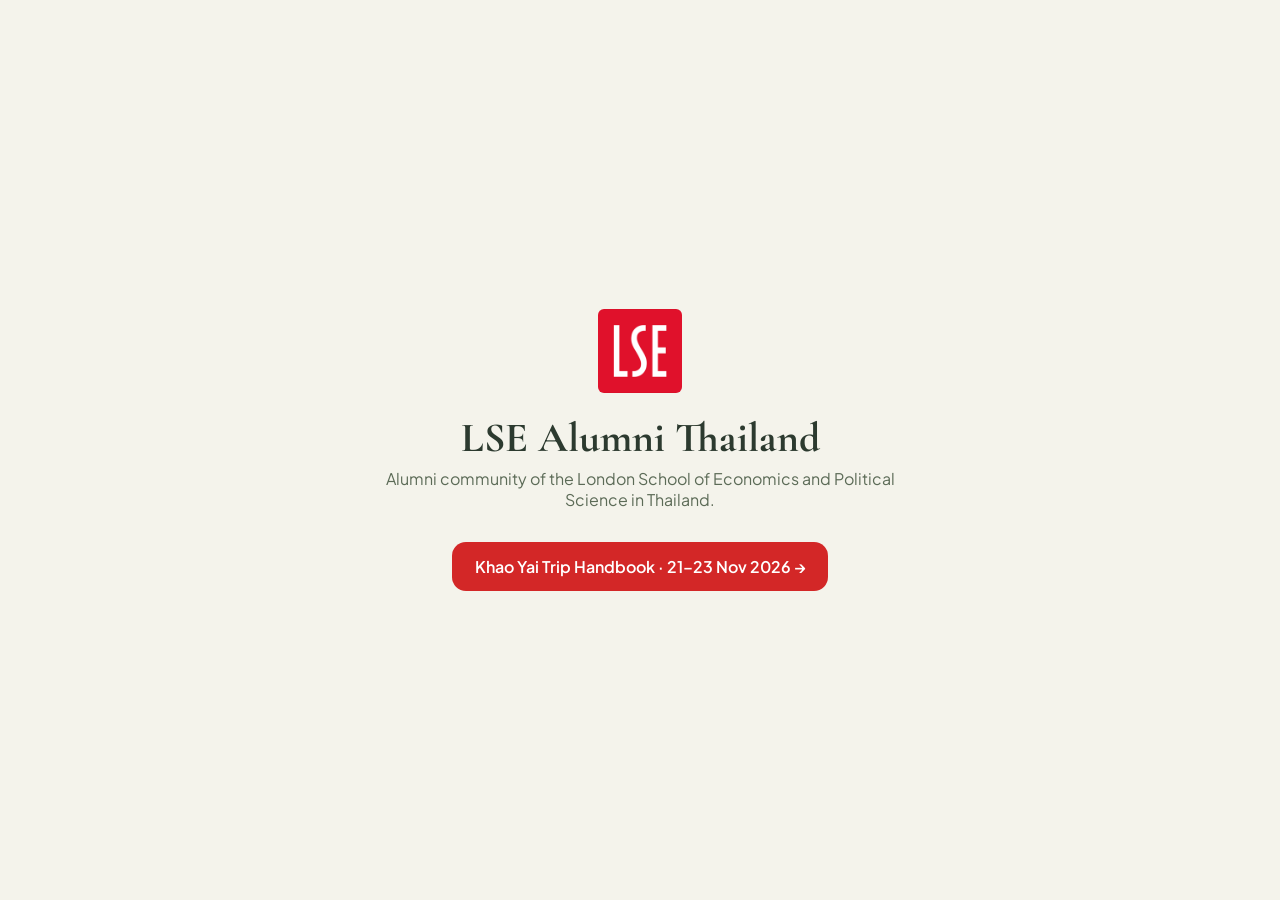
==== index.html @ 5769ce60 "Add LSE Alumni Thailand site with Khao Yai handbook (photos split into khaoyai/img) Co-Authored-By: " ====
<!DOCTYPE html>
<html lang="en"><head><meta charset="UTF-8"><meta name="viewport" content="width=device-width, initial-scale=1">
<title>LSE Alumni Thailand</title>
<link rel="icon" href="[data-uri]">
<link href="https://fonts.googleapis.com/css2?family=Cormorant+Garamond:wght@600;700&family=Plus+Jakarta+Sans:wght@400;600&display=swap" rel="stylesheet">
<style>
body{margin:0;min-height:100vh;display:flex;align-items:center;justify-content:center;background:#f4f3eb;font-family:'Plus Jakarta Sans',sans-serif;color:#2c3a2f}
.c{text-align:center;padding:2rem;max-width:34rem}
img{width:84px;height:84px;border-radius:6px}
h1{font-family:'Cormorant Garamond',serif;font-size:2.6rem;margin:1rem 0 .3rem}
p{color:#5c6b57;margin:0 0 2rem}
a{display:inline-block;background:#d32727;color:#fff;text-decoration:none;font-weight:600;padding:.9rem 1.4rem;border-radius:14px}
a:hover{background:#b51d1d}
small{display:block;margin-top:1rem;color:#78716c}
</style></head><body><div class="c">
<img src="[data-uri]" alt="LSE">
<h1>LSE Alumni Thailand</h1>
<p>Alumni community of the London School of Economics and Political Science in Thailand.</p>
<a href="/khaoyai/">Khao Yai Trip Handbook · 21–23 Nov 2026 →</a>
</div></body></html>
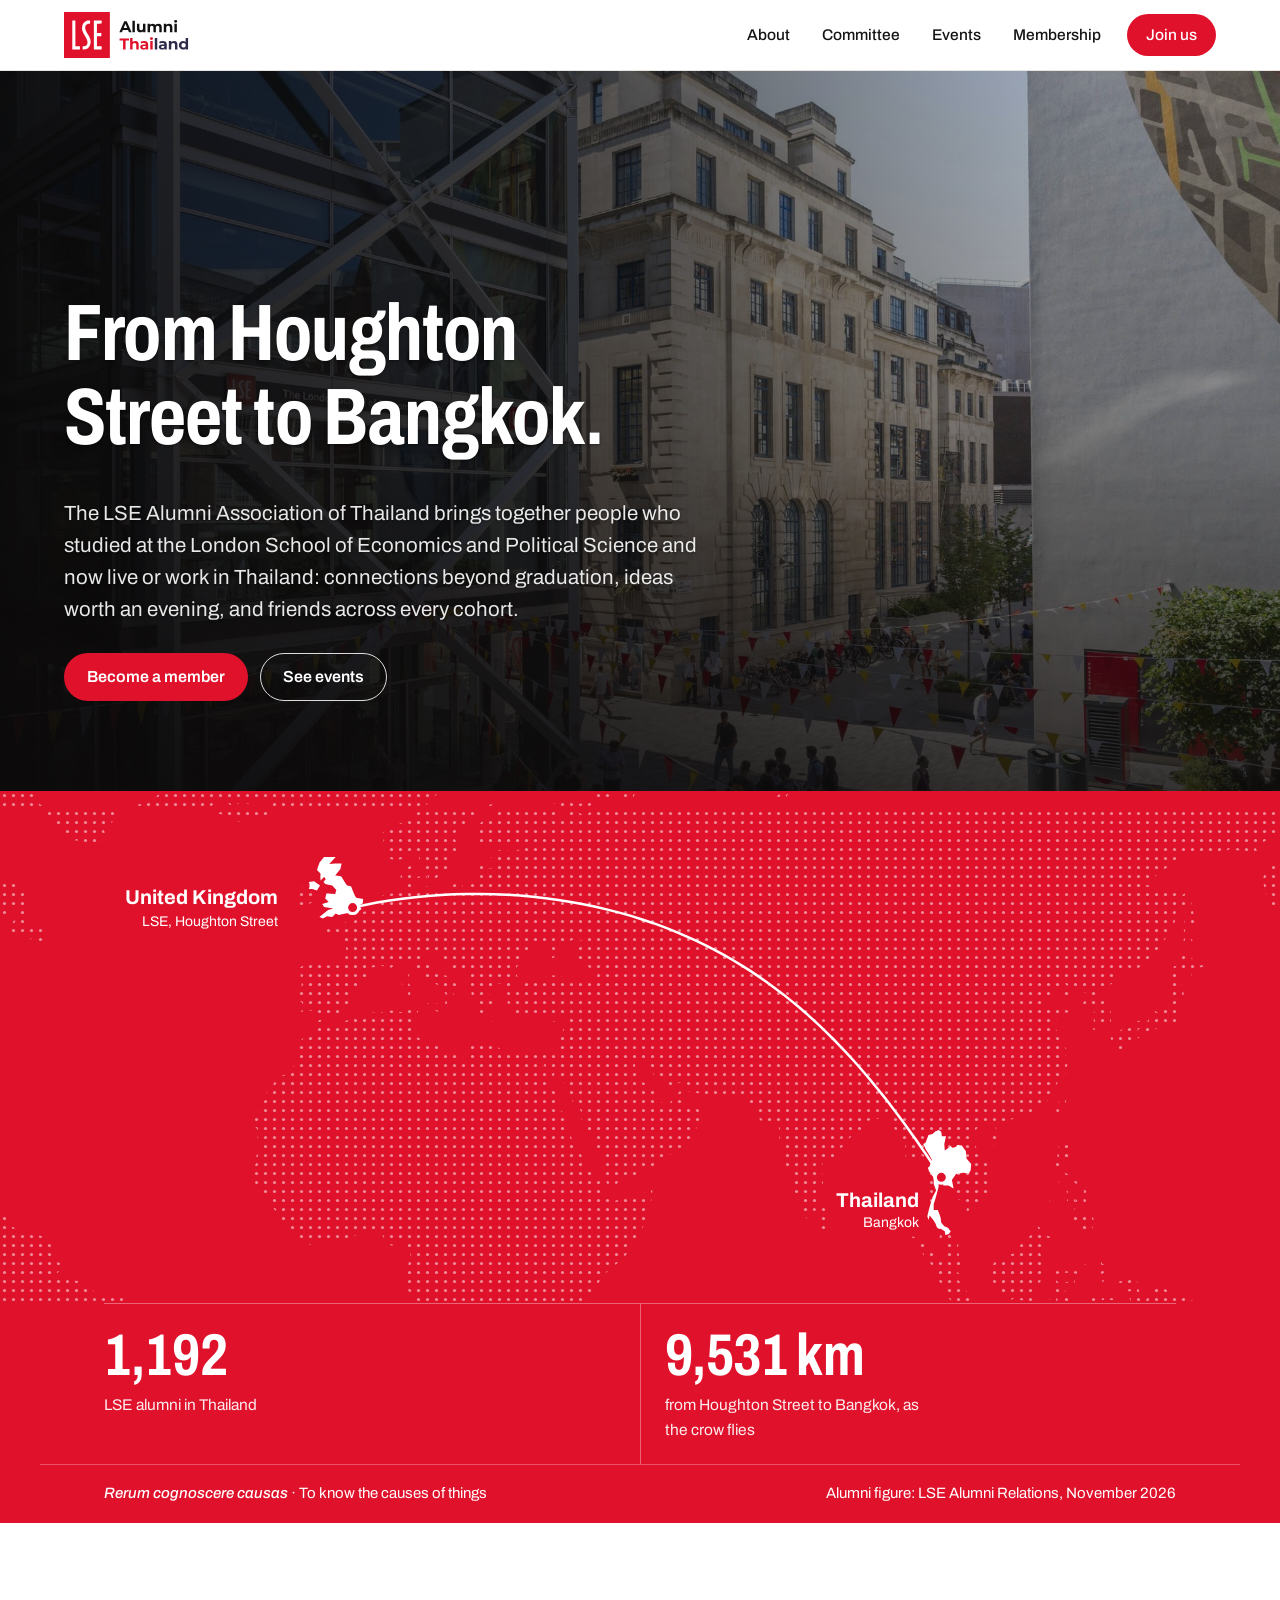
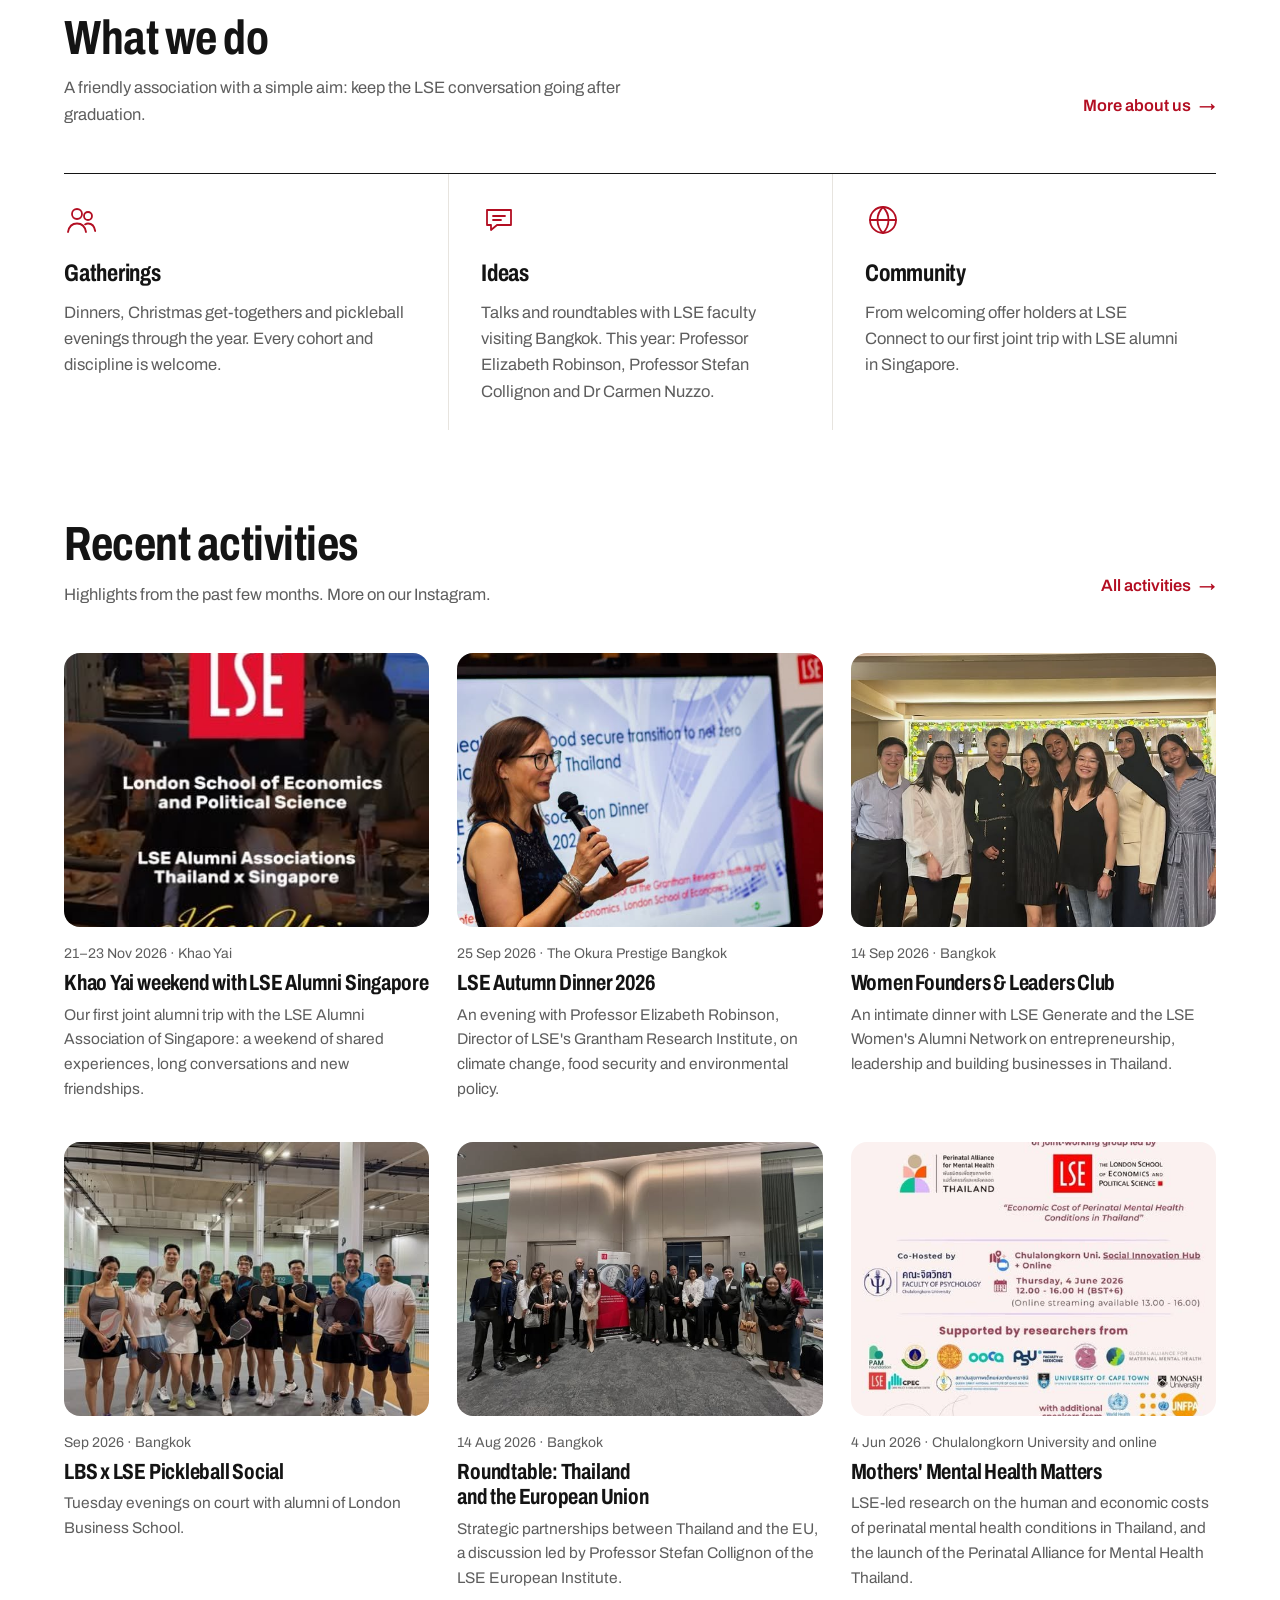
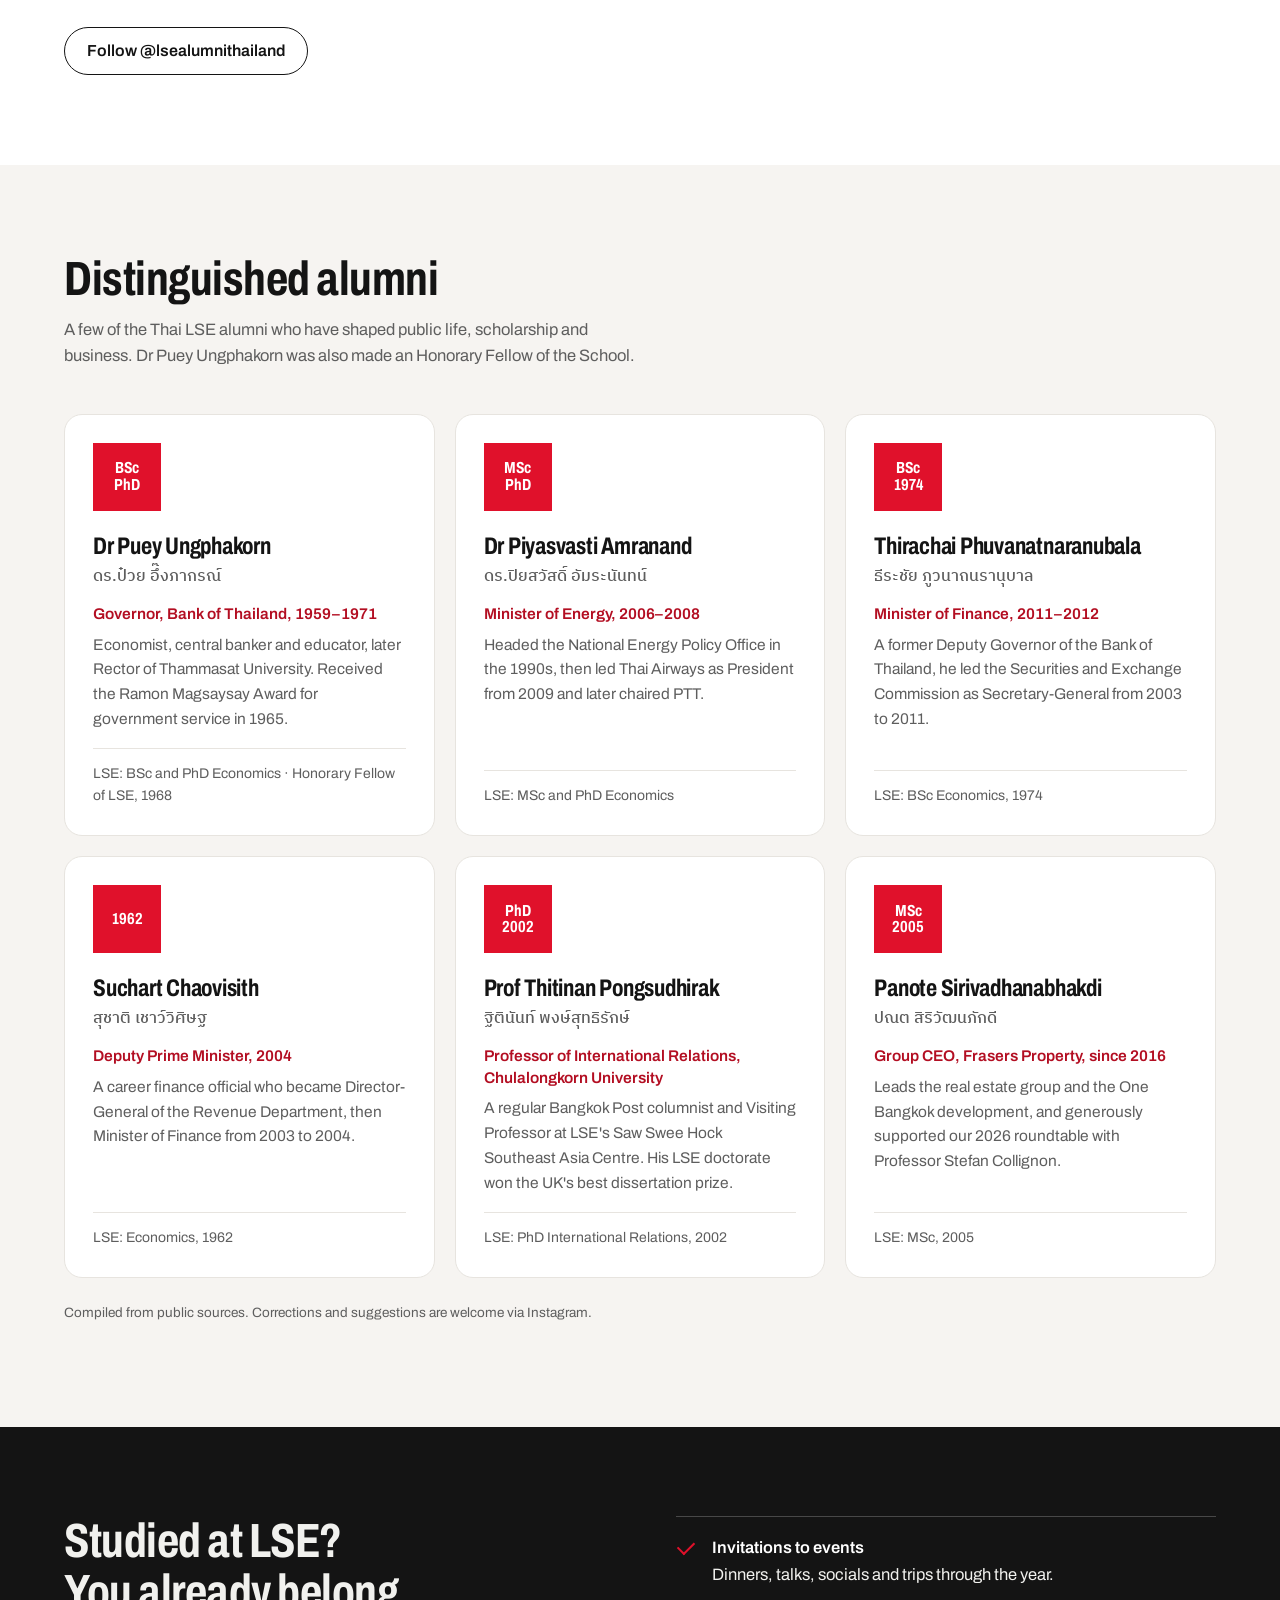
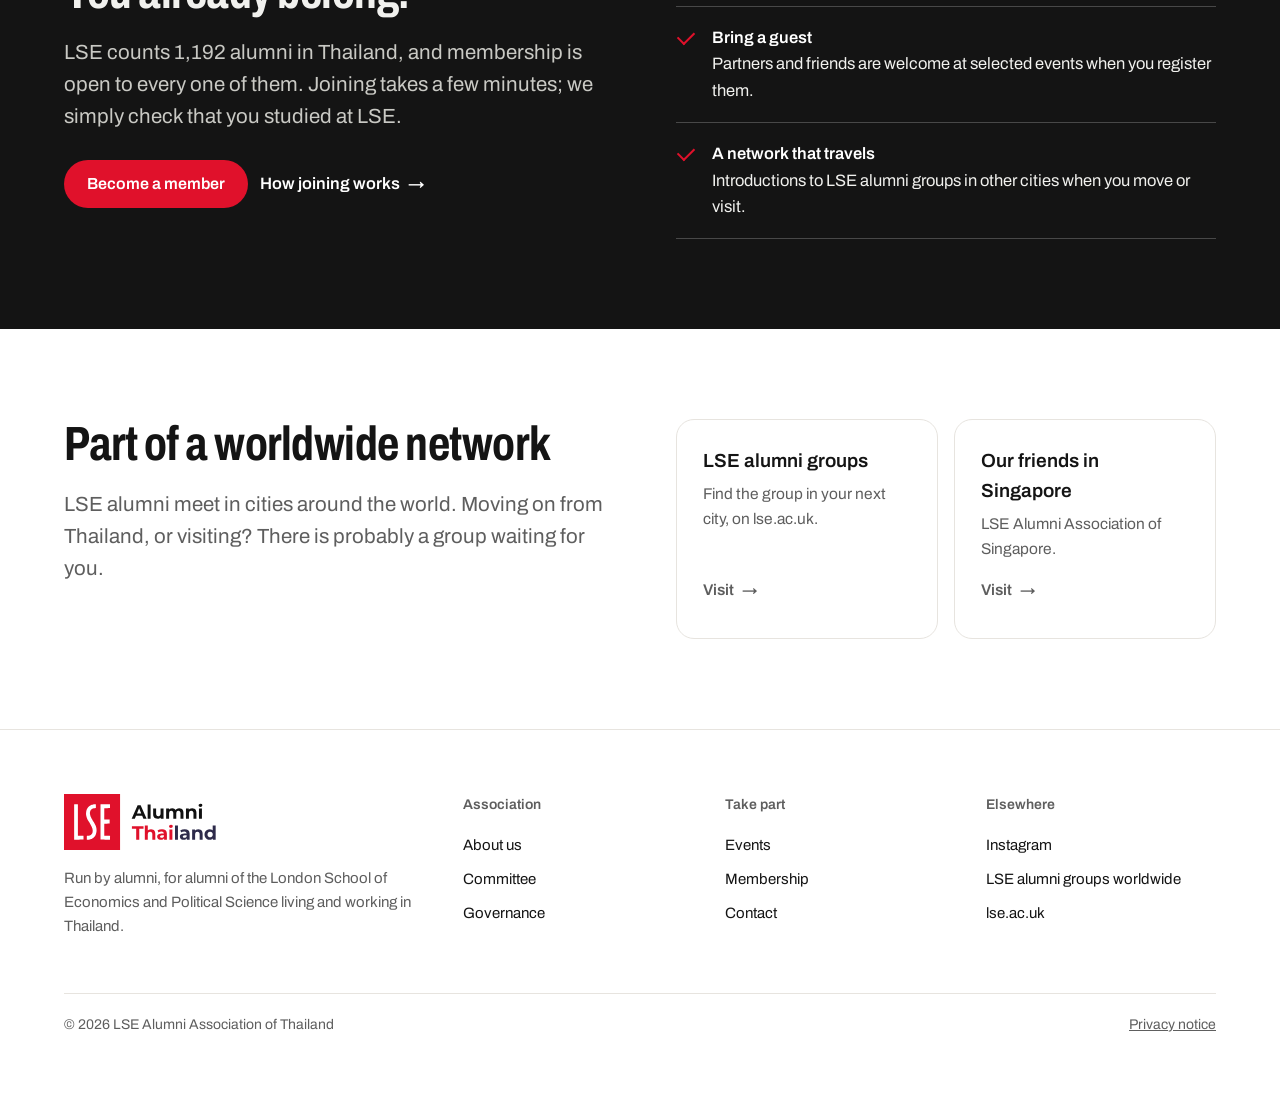
==== commit 9629e567: "New LSE Alumni Thailand website (preview) Multi-page site: home with LSE campus cover, UK-Thailand m" ====
--- a/index.html
+++ b/index.html
@@ -1,20 +1,252 @@
 <!DOCTYPE html>
-<html lang="en"><head><meta charset="UTF-8"><meta name="viewport" content="width=device-width, initial-scale=1">
-<title>LSE Alumni Thailand</title>
-<link rel="icon" href="[data-uri]">
-<link href="https://fonts.googleapis.com/css2?family=Cormorant+Garamond:wght@600;700&family=Plus+Jakarta+Sans:wght@400;600&display=swap" rel="stylesheet">
-<style>
-body{margin:0;min-height:100vh;display:flex;align-items:center;justify-content:center;background:#f4f3eb;font-family:'Plus Jakarta Sans',sans-serif;color:#2c3a2f}
-.c{text-align:center;padding:2rem;max-width:34rem}
-img{width:84px;height:84px;border-radius:6px}
-h1{font-family:'Cormorant Garamond',serif;font-size:2.6rem;margin:1rem 0 .3rem}
-p{color:#5c6b57;margin:0 0 2rem}
-a{display:inline-block;background:#d32727;color:#fff;text-decoration:none;font-weight:600;padding:.9rem 1.4rem;border-radius:14px}
-a:hover{background:#b51d1d}
-small{display:block;margin-top:1rem;color:#78716c}
-</style></head><body><div class="c">
-<img src="[data-uri]" alt="LSE">
-<h1>LSE Alumni Thailand</h1>
-<p>Alumni community of the London School of Economics and Political Science in Thailand.</p>
-<a href="/khaoyai/">Khao Yai Trip Handbook · 21–23 Nov 2026 →</a>
-</div></body></html>+<html lang="en">
+<head>
+<meta charset="UTF-8">
+<meta name="viewport" content="width=device-width, initial-scale=1">
+<title>LSE Alumni Association of Thailand</title>
+<meta name="description" content="The home in Thailand for alumni of the London School of Economics and Political Science: gatherings, talks and a network that travels.">
+<link rel="canonical" href="https://lsealumnithailand.org/">
+<meta property="og:title" content="LSE Alumni Association of Thailand">
+<meta property="og:description" content="The home in Thailand for alumni of the London School of Economics and Political Science: gatherings, talks and a network that travels.">
+<meta property="og:type" content="website">
+<meta property="og:url" content="https://lsealumnithailand.org/">
+<meta property="og:image" content="https://lsealumnithailand.org/assets/img/apple-touch-icon.png">
+<meta name="theme-color" content="#E0112B">
+<link rel="icon" type="image/png" href="assets/img/favicon.png">
+<link rel="apple-touch-icon" href="assets/img/apple-touch-icon.png">
+<link rel="preconnect" href="https://fonts.googleapis.com">
+<link rel="preconnect" href="https://fonts.gstatic.com" crossorigin>
+<link href="https://fonts.googleapis.com/css2?family=Archivo:ital,wdth,wght@0,75..100,400..800;1,75..100,500..700&family=IBM+Plex+Sans+Thai:wght@500;600&display=swap" rel="stylesheet">
+<link rel="stylesheet" href="assets/css/site.css">
+</head>
+<body>
+<a class="skip" href="#main">Skip to content</a>
+<header class="top">
+  <div class="wrap">
+    <a class="brand" href="index.html" aria-label="LSE Alumni Association of Thailand, home">
+      <picture><source srcset="assets/img/logo-lse-alumni-thailand-dark.svg" media="(prefers-color-scheme: dark)"><img class="logo" src="assets/img/logo-lse-alumni-thailand.svg" alt="LSE Alumni Thailand" width="132" height="48"></picture>
+    </a>
+    <button class="menu" aria-expanded="false" aria-controls="nav" aria-label="Menu">
+      <svg width="20" height="20" viewBox="0 0 20 20" fill="none" stroke="currentColor" stroke-width="1.8" stroke-linecap="round"><path d="M3 6h14M3 14h14"/></svg>
+    </button>
+    <nav class="nav" id="nav" aria-label="Main">
+      <a href="about.html">About</a>
+      <a href="committee.html">Committee</a>
+      <a href="events.html">Events</a>
+      <a href="membership.html">Membership</a>
+      <a class="btn red" href="membership.html#apply">Join us</a>
+    </nav>
+  </div>
+</header>
+<main id="main">
+<section class="cover">
+  <!-- COVER PHOTOS: to change them, upload new photos to assets/img/ with the same file names -->
+  <div class="slides">
+    <img src="assets/img/cover-centre-building-1200.jpg" srcset="assets/img/cover-centre-building-1200.jpg 1200w, assets/img/cover-centre-building.jpg 1920w" sizes="100vw" alt="The LSE Centre Building and Houghton Street in summer" fetchpriority="high">
+    <img src="assets/img/cover-old-building-1200.jpg" srcset="assets/img/cover-old-building-1200.jpg 1200w, assets/img/cover-old-building.jpg 1920w" sizes="100vw" alt="The entrance to the LSE Old Building on Houghton Street" loading="lazy">
+  </div>
+  <div class="band">
+    <div class="wrap">
+      <h1>From Houghton Street to Bangkok.</h1>
+      <div class="hero-row">
+        <p class="lead">The LSE Alumni Association of Thailand brings together people who studied at the London School of Economics and Political Science and now live or work in Thailand: connections beyond graduation, ideas worth an evening, and friends across every cohort.</p>
+        <div class="actions">
+          <a class="btn red" href="membership.html#apply">Become a member</a>
+          <a class="btn line" href="events.html">See events</a>
+        </div>
+      </div>
+    </div>
+  </div>
+</section>
+
+<section class="route" aria-label="LSE alumni in Thailand, in numbers">
+  <div class="fig" data-map="assets/data/map.json"><svg role="img" aria-label="Map highlighting the United Kingdom and Thailand, with the route from LSE in London to Bangkok"></svg></div>
+  <div class="stats">
+    <div><b>1,192</b><span>LSE alumni in Thailand</span></div>
+    <div><b>9,531 km</b><span>from Houghton Street to Bangkok, as the crow flies</span></div>
+  </div>
+  <div class="motto"><span><i>Rerum cognoscere causas</i> · To know the causes of things</span><span>Alumni figure: LSE Alumni Relations, November 2026</span></div>
+</section>
+
+<section class="band">
+  <div class="wrap">
+    <div class="sec-head"><div><h2>What we do</h2><p>A friendly association with a simple aim: keep the LSE conversation going after graduation.</p></div><a class="arrow" href="about.html">More about us</a></div>
+    <div class="cols">
+      <div class="rv"><svg class="icon" viewBox="0 0 36 36" fill="none" stroke="currentColor" stroke-width="1.8" stroke-linecap="round" stroke-linejoin="round"><circle cx="13" cy="12" r="5"/><circle cx="24" cy="14" r="4"/><path d="M4 30c1-5.5 4.6-8.5 9-8.5s8 3 9 8.5M21 22.4c1-.6 2-.9 3-.9 3.6 0 6.4 2.6 7.2 7.5"/></svg><h3>Gatherings</h3><p>Dinners, Christmas get-togethers and pickleball evenings through the year. Every cohort and discipline is welcome.</p></div>
+      <div class="rv"><svg class="icon" viewBox="0 0 36 36" fill="none" stroke="currentColor" stroke-width="1.8" stroke-linecap="round" stroke-linejoin="round"><path d="M6 8h24v15H16l-6 5v-5H6z"/><path d="M12 14h12M12 18h8"/></svg><h3>Ideas</h3><p>Talks and roundtables with LSE faculty visiting Bangkok. This year: Professor Elizabeth Robinson, Professor Stefan Collignon and Dr Carmen Nuzzo.</p></div>
+      <div class="rv"><svg class="icon" viewBox="0 0 36 36" fill="none" stroke="currentColor" stroke-width="1.8" stroke-linecap="round" stroke-linejoin="round"><circle cx="18" cy="18" r="13"/><path d="M5 18h26M18 5c4 4 5.5 8.5 5.5 13S22 27 18 31c-4-4-5.5-8.5-5.5-13S14 9 18 5z"/></svg><h3>Community</h3><p>From welcoming offer holders at LSE Connect to our first joint trip with LSE alumni in Singapore.</p></div>
+    </div>
+  </div>
+</section>
+
+<section class="band" style="padding-top:0">
+  <div class="wrap">
+    <div class="sec-head"><div><h2>Recent activities</h2><p>Highlights from the past few months. More on our Instagram.</p></div><a class="arrow" href="events.html#past">All activities</a></div>
+    <div class="acts">
+      <a class="act rv" href="https://www.instagram.com/reel/DgHXorrRaxv/" rel="noopener">
+        <div class="ph"><img src="assets/img/activities/2026-11-khao-yai-trip.jpg" alt="Khao Yai weekend with LSE Alumni Singapore" loading="lazy"></div>
+        <small>21–23 Nov 2026 · Khao Yai</small>
+        <h3>Khao Yai weekend with LSE Alumni Singapore</h3>
+        <p>Our first joint alumni trip with the LSE Alumni Association of Singapore: a weekend of shared experiences, long conversations and new friendships.</p>
+      </a>
+      <a class="act rv" href="https://www.instagram.com/p/DdwKowhkulu/" rel="noopener">
+        <div class="ph"><img src="assets/img/activities/2026-09-autumn-dinner.jpg" alt="LSE Autumn Dinner 2026" loading="lazy"></div>
+        <small>25 Sep 2026 · The Okura Prestige Bangkok</small>
+        <h3>LSE Autumn Dinner 2026</h3>
+        <p>An evening with Professor Elizabeth Robinson, Director of LSE's Grantham Research Institute, on climate change, food security and environmental policy.</p>
+      </a>
+      <a class="act rv" href="https://www.instagram.com/p/Ddd-tg5EkdB/" rel="noopener">
+        <div class="ph"><img src="assets/img/activities/2026-09-women-founders.jpg" alt="Women Founders & Leaders Club" loading="lazy"></div>
+        <small>14 Sep 2026 · Bangkok</small>
+        <h3>Women Founders & Leaders Club</h3>
+        <p>An intimate dinner with LSE Generate and the LSE Women's Alumni Network on entrepreneurship, leadership and building businesses in Thailand.</p>
+      </a>
+      <a class="act rv" href="https://www.instagram.com/p/DdQlNzykduj/" rel="noopener">
+        <div class="ph"><img src="assets/img/activities/2026-09-pickleball.jpg" alt="LBS x LSE Pickleball Social" loading="lazy"></div>
+        <small>Sep 2026 · Bangkok</small>
+        <h3>LBS x LSE Pickleball Social</h3>
+        <p>Tuesday evenings on court with alumni of London Business School.</p>
+      </a>
+      <a class="act rv" href="https://www.instagram.com/p/DcQeUc3Ef5x/" rel="noopener">
+        <div class="ph"><img src="assets/img/activities/2026-08-eu-roundtable.jpg" alt="Roundtable: Thailand and the European Union" loading="lazy"></div>
+        <small>14 Aug 2026 · Bangkok</small>
+        <h3>Roundtable: Thailand and the European Union</h3>
+        <p>Strategic partnerships between Thailand and the EU, a discussion led by Professor Stefan Collignon of the LSE European Institute.</p>
+      </a>
+      <a class="act rv" href="https://www.instagram.com/p/DYmzFqski3D/" rel="noopener">
+        <div class="ph"><img src="assets/img/activities/2026-06-mothers-mental-health.jpg" alt="Mothers' Mental Health Matters" loading="lazy"></div>
+        <small>4 Jun 2026 · Chulalongkorn University and online</small>
+        <h3>Mothers' Mental Health Matters</h3>
+        <p>LSE-led research on the human and economic costs of perinatal mental health conditions in Thailand, and the launch of the Perinatal Alliance for Mental Health Thailand.</p>
+      </a>
+    </div>
+    <div class="actions" style="margin-top:36px"><a class="btn line" href="https://www.instagram.com/lsealumnithailand" rel="noopener">Follow @lsealumnithailand</a></div>
+  </div>
+</section>
+
+<section class="band" style="background:var(--soft)" id="alumni">
+  <div class="wrap">
+    <div class="sec-head"><div><h2>Distinguished alumni</h2><p>A few of the Thai LSE alumni who have shaped public life, scholarship and business. Dr Puey Ungphakorn was also made an Honorary Fellow of the School.</p></div></div>
+    <div class="alums">
+      <article class="alum rv">
+        <div class="badge" aria-hidden="true">BSc<br>PhD</div>
+        <h3>Dr Puey Ungphakorn</h3>
+        <div class="th" lang="th">ดร.ป๋วย อึ๊งภากรณ์</div>
+        <div class="role">Governor, Bank of Thailand, 1959–1971</div>
+        <p>Economist, central banker and educator, later Rector of Thammasat University. Received the Ramon Magsaysay Award for government service in 1965.</p>
+        <small>LSE: BSc and PhD Economics · Honorary Fellow of LSE, 1968</small>
+      </article>
+      <article class="alum rv">
+        <div class="badge" aria-hidden="true">MSc<br>PhD</div>
+        <h3>Dr Piyasvasti Amranand</h3>
+        <div class="th" lang="th">ดร.ปิยสวัสดิ์ อัมระนันทน์</div>
+        <div class="role">Minister of Energy, 2006–2008</div>
+        <p>Headed the National Energy Policy Office in the 1990s, then led Thai Airways as President from 2009 and later chaired PTT.</p>
+        <small>LSE: MSc and PhD Economics</small>
+      </article>
+      <article class="alum rv">
+        <div class="badge" aria-hidden="true">BSc<br>1974</div>
+        <h3>Thirachai Phuvanatnaranubala</h3>
+        <div class="th" lang="th">ธีระชัย ภูวนาถนรานุบาล</div>
+        <div class="role">Minister of Finance, 2011–2012</div>
+        <p>A former Deputy Governor of the Bank of Thailand, he led the Securities and Exchange Commission as Secretary-General from 2003 to 2011.</p>
+        <small>LSE: BSc Economics, 1974</small>
+      </article>
+      <article class="alum rv">
+        <div class="badge" aria-hidden="true">1962</div>
+        <h3>Suchart Chaovisith</h3>
+        <div class="th" lang="th">สุชาติ เชาว์วิศิษฐ</div>
+        <div class="role">Deputy Prime Minister, 2004</div>
+        <p>A career finance official who became Director-General of the Revenue Department, then Minister of Finance from 2003 to 2004.</p>
+        <small>LSE: Economics, 1962</small>
+      </article>
+      <article class="alum rv">
+        <div class="badge" aria-hidden="true">PhD<br>2002</div>
+        <h3>Prof Thitinan Pongsudhirak</h3>
+        <div class="th" lang="th">ฐิตินันท์ พงษ์สุทธิรักษ์</div>
+        <div class="role">Professor of International Relations, Chulalongkorn University</div>
+        <p>A regular Bangkok Post columnist and Visiting Professor at LSE's Saw Swee Hock Southeast Asia Centre. His LSE doctorate won the UK's best dissertation prize.</p>
+        <small>LSE: PhD International Relations, 2002</small>
+      </article>
+      <article class="alum rv">
+        <div class="badge" aria-hidden="true">MSc<br>2005</div>
+        <h3>Panote Sirivadhanabhakdi</h3>
+        <div class="th" lang="th">ปณต สิริวัฒนภักดี</div>
+        <div class="role">Group CEO, Frasers Property, since 2016</div>
+        <p>Leads the real estate group and the One Bangkok development, and generously supported our 2026 roundtable with Professor Stefan Collignon.</p>
+        <small>LSE: MSc, 2005</small>
+      </article>
+    </div>
+    <p class="note" style="margin-top:24px">Compiled from public sources. Corrections and suggestions are welcome via Instagram.</p>
+  </div>
+</section>
+
+<section class="band deep">
+  <div class="wrap split">
+    <div>
+      <h2>Studied at LSE? You already belong.</h2>
+      <p class="lead" style="margin-top:20px">LSE counts 1,192 alumni in Thailand, and membership is open to every one of them. Joining takes a few minutes; we simply check that you studied at LSE.</p>
+      <div class="actions" style="margin-top:28px"><a class="btn red" href="membership.html#apply">Become a member</a><a class="arrow" style="color:#fff" href="membership.html">How joining works</a></div>
+    </div>
+    <ul class="ticks">
+      <li><b>Invitations to events</b>Dinners, talks, socials and trips through the year.</li>
+      <li><b>Bring a guest</b>Partners and friends are welcome at selected events when you register them.</li>
+      <li><b>A network that travels</b>Introductions to LSE alumni groups in other cities when you move or visit.</li>
+    </ul>
+  </div>
+</section>
+
+<section class="band">
+  <div class="wrap split">
+    <div>
+      <h2>Part of a worldwide network</h2>
+      <p class="lead" style="margin-top:20px">LSE alumni meet in cities around the world. Moving on from Thailand, or visiting? There is probably a group waiting for you.</p>
+    </div>
+    <div class="tiles">
+      <a class="tile" href="https://www.lse.ac.uk/alumni-friends-and-partners/international-alumni-groups" rel="noopener"><b>LSE alumni groups</b><span>Find the group in your next city, on lse.ac.uk.</span><span class="arrow">Visit</span></a>
+      <a class="tile" href="https://lsesingapore.org/" rel="noopener"><b>Our friends in Singapore</b><span>LSE Alumni Association of Singapore.</span><span class="arrow">Visit</span></a>
+    </div>
+  </div>
+</section>
+</main>
+<footer class="foot band tight">
+  <div class="wrap">
+    <div>
+      <a class="brand" href="index.html" aria-label="LSE Alumni Association of Thailand, home">
+        <picture><source srcset="assets/img/logo-lse-alumni-thailand-dark.svg" media="(prefers-color-scheme: dark)"><img class="logo" src="assets/img/logo-lse-alumni-thailand.svg" alt="LSE Alumni Thailand" width="154" height="56"></picture>
+      </a>
+      <p>Run by alumni, for alumni of the London School of Economics and Political Science living and working in Thailand.</p>
+    </div>
+    <div>
+      <h4>Association</h4>
+      <ul>
+        <li><a href="about.html">About us</a></li>
+        <li><a href="committee.html">Committee</a></li>
+        <li><a href="about.html#governance">Governance</a></li>
+      </ul>
+    </div>
+    <div>
+      <h4>Take part</h4>
+      <ul>
+        <li><a href="events.html">Events</a></li>
+        <li><a href="membership.html">Membership</a></li>
+        <li><a href="about.html#contact">Contact</a></li>
+      </ul>
+    </div>
+    <div>
+      <h4>Elsewhere</h4>
+      <ul>
+        <li><a href="https://www.instagram.com/lsealumnithailand" rel="noopener">Instagram</a></li>
+        <li><a href="https://www.lse.ac.uk/alumni-friends-and-partners/international-alumni-groups" rel="noopener">LSE alumni groups worldwide</a></li>
+        <li><a href="https://www.lse.ac.uk/" rel="noopener">lse.ac.uk</a></li>
+      </ul>
+    </div>
+  </div>
+  <div class="legal">
+    <span>© <span data-year>2026</span> LSE Alumni Association of Thailand</span>
+    <a href="privacy.html">Privacy notice</a>
+  </div>
+</footer>
+<script src="assets/js/site.js"></script>
+</body>
+</html>
--- a/assets/css/site.css
+++ b/assets/css/site.css
@@ -0,0 +1,319 @@
+/*
+VOICE   calm, assured, a little editorial: a university society, not a startup
+IDEA    a route card: the line from Houghton Street to Bangkok that every member has travelled
+PICTURE full-width LSE-red band with a drawn great-circle arc between London and Bangkok
+COLOUR  white ground, LSE red #E0112B as the one field colour, near-black ink, warm grey hairlines
+TYPE    Archivo, condensed for headings (echoing the LSE wordmark), normal width for text
+LAYOUT  wide headline, short lead + actions beneath, full-bleed bands, hairline-ruled lists
+*/
+:root{
+  color-scheme:light dark;
+  --bg:light-dark(#ffffff,#111214);
+  --ink:light-dark(#141414,#f1f1ee);
+  --mute:light-dark(#5e5e5e,#a9a9a5);
+  --line:light-dark(#e7e4df,#2b2c30);
+  --soft:light-dark(#f6f4f1,#1a1b1f);
+  --deep:light-dark(#141414,#1c1d21);
+  --red:#E0112B;
+  --red-text:light-dark(#B30E22,#ff6170);
+  --wrap:1200px;
+  --head:"Archivo","IBM Plex Sans Thai",system-ui,-apple-system,"Segoe UI",sans-serif;
+}
+:root[data-theme=light]{color-scheme:light}
+:root[data-theme=dark]{color-scheme:dark}
+*{box-sizing:border-box;min-width:0}
+html{scroll-padding-top:84px;-webkit-text-size-adjust:100%}
+body{margin:0;background:var(--bg);color:var(--ink);font:16.5px/1.6 var(--head);overflow-x:clip;font-stretch:100%}
+img,svg{display:block;max-width:100%}
+a{color:inherit}
+p{margin:0 0 1em}
+h1,h2,h3{font-family:var(--head);font-stretch:75%;font-weight:700;line-height:1.05;margin:0;text-wrap:balance;letter-spacing:-.01em}
+h1{font-size:clamp(40px,6.4vw,80px)}
+h2{font-size:clamp(32px,3.8vw,48px)}
+h3{font-size:24px;line-height:1.15}
+.wrap{max-width:var(--wrap);margin:0 auto}
+.band{padding:clamp(48px,7vw,104px) max(5vw,20px)}
+.band.tight{padding-block:clamp(36px,5vw,64px)}
+.lead{font-size:clamp(18px,1.6vw,21px);line-height:1.55;color:var(--mute);max-width:40em}
+.note{font-size:13.5px;color:var(--mute)}
+.skip{position:absolute;left:-999px;top:8px;background:var(--ink);color:var(--bg);padding:10px 14px;z-index:99}
+.skip:focus{left:12px}
+:focus-visible{outline:2px solid var(--red);outline-offset:3px;border-radius:2px}
+
+/* header */
+.top{position:sticky;top:0;z-index:20;background:color-mix(in srgb,var(--bg) 88%,transparent);backdrop-filter:saturate(1.4) blur(12px);-webkit-backdrop-filter:saturate(1.4) blur(12px);border-bottom:1px solid var(--line)}
+.top .wrap{display:flex;align-items:center;gap:24px;padding:12px max(5vw,20px);max-width:calc(var(--wrap) + 10vw)}
+.brand{display:flex;align-items:center;gap:12px;text-decoration:none;margin-right:auto}
+.brand .logo{height:46px;width:auto;display:block}
+.foot .brand .logo{height:56px}
+.brand span{font-stretch:75%;font-weight:700;font-size:18px;line-height:1.05}
+.brand small{display:block;font-weight:500;color:var(--mute);font-size:15px}
+.nav{display:flex;align-items:center;gap:4px}
+.nav a{text-decoration:none;font-weight:500;padding:10px 14px;border-radius:999px;font-size:15.5px}
+.nav a:hover{background:var(--soft)}
+.nav a[aria-current=page]{color:var(--red-text)}
+.menu{display:none;width:44px;height:44px;border:1px solid var(--line);border-radius:999px;background:none;color:var(--ink);cursor:pointer}
+.menu svg{margin:auto}
+
+/* buttons */
+.btn{display:inline-flex;align-items:center;justify-content:center;gap:10px;min-height:48px;padding:0 22px;border-radius:999px;font:600 16px/1 var(--head);text-decoration:none;border:1.5px solid transparent;cursor:pointer;white-space:nowrap;transition:background .2s,color .2s,border-color .2s}
+.btn.red{background:var(--red);color:#fff}
+.btn.red:hover{background:#B30E22}
+.btn.line{border-color:currentColor}
+.btn.line:hover{background:var(--ink);color:var(--bg);border-color:var(--ink)}
+.btn.white{background:#fff;color:#141414}
+.btn.white:hover{background:#f1f1ee}
+.nav .btn{min-height:42px;padding:0 18px;margin-left:8px;color:#fff}
+.nav .btn:hover{background:#B30E22}
+.arrow{font-weight:600;text-decoration:none;color:var(--red-text);display:inline-flex;gap:8px;align-items:center;min-height:44px}
+.arrow::after{content:"→";transition:transform .2s}
+.arrow:hover::after{transform:translateX(4px)}
+.actions{display:flex;flex-wrap:wrap;gap:12px;align-items:center}
+
+/* hero */
+.hero{padding-bottom:clamp(32px,4vw,56px)}
+.hero h1{max-width:15ch}
+.hero-row{display:grid;grid-template-columns:minmax(0,1.4fr) minmax(0,1fr);gap:32px 56px;align-items:end;margin-top:clamp(24px,3vw,40px)}
+.hero-row .lead{margin:0}
+.hero-row .actions{justify-content:flex-end}
+.route{background:var(--red);color:#fff;position:relative}
+.route .fig{position:relative;height:clamp(330px,40vw,580px);max-width:calc(var(--wrap) + 16vw);margin:0 auto}
+.route svg{position:absolute;inset:0;width:100%;height:100%}
+.route .arc{fill:none;stroke:#fff;stroke-width:2.5;stroke-linecap:round;stroke-dasharray:1;stroke-dashoffset:0;animation:draw 2.4s cubic-bezier(.6,0,.2,1) .3s both}
+@keyframes draw{from{stroke-dashoffset:1}to{stroke-dashoffset:0}}
+.route text{fill:#fff;font-family:var(--head)}
+.stats{display:grid;grid-template-columns:repeat(2,minmax(0,1fr));max-width:var(--wrap);margin:0 auto;padding:0 max(5vw,20px)}
+.stats>div{padding:22px 24px 22px 0;border-top:1px solid rgba(255,255,255,.35)}
+.stats>div+div{padding-left:24px;border-left:1px solid rgba(255,255,255,.35)}
+.stats b{display:block;font-stretch:75%;font-weight:700;font-size:clamp(36px,4.6vw,60px);line-height:1;letter-spacing:-.01em;font-variant-numeric:tabular-nums}
+.stats span{display:block;margin-top:8px;font-size:15.5px;opacity:.92;max-width:18em}
+.motto{display:flex;flex-wrap:wrap;justify-content:space-between;gap:8px 24px;max-width:var(--wrap);margin:0 auto;padding:16px max(5vw,20px) 18px;border-top:1px solid rgba(255,255,255,.28);font-size:15px}
+.motto i{font-style:italic;font-weight:500}
+
+/* photo hero */
+.cover{position:relative;color:#fff;background:#1d1a1a;min-height:clamp(540px,80vh,780px);display:grid;align-items:end;overflow:hidden}
+.slides{position:absolute;inset:0;z-index:0}
+.cover::before{z-index:1}
+.cover .band{z-index:2}
+.slides img{position:absolute;inset:0;width:100%;height:100%;object-fit:cover;animation:drift 20s ease-in-out infinite alternate}
+.slides img+img{opacity:0;animation:drift 20s ease-in-out infinite alternate,swap 20s ease-in-out infinite}
+@keyframes swap{0%,42%{opacity:0}50%,92%{opacity:1}100%{opacity:0}}
+@keyframes drift{from{transform:scale(1.06)}to{transform:scale(1)}}
+.cover::before{content:"";position:absolute;inset:0;background:linear-gradient(90deg,rgba(12,10,10,.84) 0%,rgba(12,10,10,.66) 42%,rgba(12,10,10,.18) 82%),linear-gradient(180deg,rgba(12,10,10,.12) 0%,rgba(12,10,10,.3) 50%,rgba(12,10,10,.8) 100%)}
+.cover .hero-row{grid-template-columns:minmax(0,40em);gap:28px}
+.cover .hero-row .actions{justify-content:flex-start}
+.cover h1,.cover .lead{text-shadow:0 1px 3px rgba(0,0,0,.45)}
+.cover .band{position:relative;width:100%;padding-top:120px;z-index:2}
+.cover h1{max-width:15ch}
+.cover .lead{color:rgba(255,255,255,.9)}
+.cover .btn.line{color:#fff;border-color:rgba(255,255,255,.85)}
+.cover .btn.line:hover{background:#fff;color:#141414;border-color:#fff}
+.credit{position:absolute;right:max(5vw,20px);bottom:12px;font-size:12.5px;color:rgba(255,255,255,.7);z-index:1}
+.credit a{color:inherit}
+
+/* activities */
+.acts{display:grid;grid-template-columns:repeat(3,minmax(0,1fr));gap:40px 28px}
+.act{text-decoration:none;display:block}
+.act .ph{aspect-ratio:4/3;border-radius:16px;overflow:hidden;background:var(--soft);margin-bottom:16px}
+.act img{width:100%;height:100%;object-fit:cover;transition:transform .5s ease}
+.act:hover img{transform:scale(1.04)}
+.act small{display:block;font-size:14px;color:var(--mute);margin-bottom:6px}
+.act h3{font-size:22px;margin-bottom:6px}
+.act p{color:var(--mute);margin:0;font-size:15.5px}
+
+/* honorary */
+.hon{display:grid;grid-template-columns:auto minmax(0,1fr) minmax(0,1fr);gap:32px 56px;align-items:start}
+.mono{width:120px;height:120px;border-radius:50%;background:var(--red);color:#fff;display:grid;place-items:center;font:600 64px/1 "IBM Plex Sans Thai",sans-serif}
+.hon .label{font-size:14.5px;font-weight:600;color:var(--red-text);margin-bottom:10px}
+.hon h3{font-size:clamp(30px,3.4vw,44px)}
+.hon .th{font:500 20px/1.4 "IBM Plex Sans Thai",sans-serif;color:var(--mute);margin-top:8px}
+
+/* distinguished alumni */
+.alums{display:grid;grid-template-columns:repeat(3,minmax(0,1fr));gap:20px}
+.alum{background:var(--bg);border:1px solid var(--line);border-radius:18px;padding:28px;display:flex;flex-direction:column}
+.alum .badge{width:68px;height:68px;background:var(--red);color:#fff;display:grid;place-items:center;text-align:center;font-stretch:75%;font-weight:700;font-size:16px;line-height:1.05;margin-bottom:22px}
+.alum h3{font-size:24px}
+.alum .th{font:500 16px/1.5 "IBM Plex Sans Thai",sans-serif;color:var(--mute);margin-top:4px}
+.alum .role{font-weight:600;color:var(--red-text);margin:14px 0 8px;font-size:15.5px;line-height:1.4}
+.alum p{color:var(--mute);font-size:15.5px;margin:0 0 16px}
+.alum small{margin-top:auto;padding-top:14px;border-top:1px solid var(--line);font-size:14px;color:var(--mute)}
+
+/* people */
+.people{display:grid;grid-template-columns:repeat(auto-fill,minmax(min(100%,220px),1fr));gap:36px 24px}
+.people.adv{grid-template-columns:repeat(auto-fill,minmax(min(100%,260px),1fr))}
+.who .ph{aspect-ratio:1;border-radius:16px;background:var(--soft);display:grid;place-items:center;overflow:hidden;margin-bottom:14px;font-stretch:75%;font-weight:700;font-size:40px;color:var(--mute)}
+.who .ph img{width:100%;height:100%;object-fit:cover}
+.who b{display:block;font-size:19px;font-weight:600}
+.who .role{display:block;color:var(--red-text);font-weight:600;font-size:15px;margin-top:2px}
+.who small{display:block;color:var(--mute);font-size:14.5px;margin-top:4px}
+.tier{display:flex;align-items:center;gap:16px;margin:0 0 28px}
+.tier::after{content:"";flex:1;height:1px;background:var(--line)}
+.tier h2{font-size:clamp(26px,2.8vw,34px)}
+
+/* event thumbnails */
+.event.has-img{grid-template-columns:150px minmax(0,1fr) 220px}
+.event .thumb{display:block;aspect-ratio:4/3;border-radius:12px;overflow:hidden;background:var(--soft)}
+.event .thumb img{width:100%;height:100%;object-fit:cover}
+.event .links{margin-top:10px}
+
+/* page head (inner pages) */
+.page-head{border-bottom:1px solid var(--line)}
+.page-head .lead{margin-top:20px}
+.crumb{font-size:14.5px;color:var(--mute);margin-bottom:18px}
+.crumb a{text-decoration:none}
+.crumb a:hover{text-decoration:underline}
+
+/* page head with photo */
+.ph-grid{display:grid;grid-template-columns:minmax(0,1.05fr) minmax(0,1fr);gap:36px 64px;align-items:center}
+.ph-img{width:100%;aspect-ratio:4/3;object-fit:cover;border-radius:20px;box-shadow:0 18px 40px -24px rgba(0,0,0,.45)}
+.page-head.has-pic{padding-block:clamp(36px,5vw,72px)}
+
+/* section head */
+.sec-head{display:flex;flex-wrap:wrap;align-items:end;justify-content:space-between;gap:16px 32px;margin-bottom:clamp(28px,3.5vw,48px)}
+.sec-head p{margin:12px 0 0;color:var(--mute);max-width:36em}
+
+/* three columns */
+.cols{display:grid;grid-template-columns:repeat(3,minmax(0,1fr));gap:0;border-top:1px solid var(--ink)}
+.cols>div{padding:28px 32px 8px 0}
+.cols>div+div{padding-left:32px;border-left:1px solid var(--line)}
+.cols h3{margin-bottom:12px}
+.cols p{color:var(--mute)}
+.icon{width:36px;height:36px;margin-bottom:22px;color:var(--red-text)}
+
+/* event list */
+.events{list-style:none;margin:0;padding:0;border-top:1px solid var(--ink)}
+.event{display:grid;grid-template-columns:150px minmax(0,1fr) auto;gap:8px 40px;padding:30px 0;border-bottom:1px solid var(--line);align-items:start}
+.date{font-stretch:75%;font-weight:700;line-height:1}
+.date b{display:block;font-size:52px;letter-spacing:-.02em}
+.date span{display:block;font-size:17px;margin-top:6px;color:var(--mute);font-weight:600}
+.event h3{margin-bottom:8px}
+.meta{display:flex;flex-wrap:wrap;gap:4px 16px;font-size:15px;color:var(--mute);margin-bottom:10px}
+.meta span{white-space:nowrap}
+.event p{color:var(--mute);margin:0;max-width:38em}
+.tag{display:inline-block;font-size:13px;font-weight:600;padding:4px 10px;border-radius:999px;background:var(--soft);color:var(--ink);margin-bottom:12px}
+.tag.past{color:var(--mute)}
+.event .act{align-self:center}
+.tabs{display:flex;gap:6px;padding:4px;background:var(--soft);border-radius:999px;width:max-content;max-width:100%}
+.tabs button{min-height:44px;padding:0 20px;border-radius:999px;border:0;background:none;font:600 15.5px var(--head);color:var(--mute);cursor:pointer}
+.tabs button[aria-selected=true]{background:var(--bg);color:var(--ink);box-shadow:0 1px 3px rgba(0,0,0,.12)}
+.panel[hidden]{display:none}
+.empty{padding:36px 0;color:var(--mute);border-bottom:1px solid var(--line)}
+
+/* dark band */
+.deep{background:var(--deep);color:#f1f1ee}
+.deep .lead,.deep p{color:#c9c9c4}
+.split{display:grid;grid-template-columns:minmax(0,1fr) minmax(0,1fr);gap:40px 72px;align-items:start}
+.ticks{list-style:none;margin:0;padding:0;border-top:1px solid rgba(255,255,255,.22)}
+.ticks li{padding:18px 0 18px 36px;border-bottom:1px solid rgba(255,255,255,.22);position:relative}
+.ticks li::before{content:"";position:absolute;left:2px;top:24px;width:14px;height:8px;border-left:2px solid var(--red);border-bottom:2px solid var(--red);transform:rotate(-45deg)}
+.ticks b{display:block;color:#fff;font-weight:600}
+.light .ticks,.light-ticks{border-color:var(--line)!important}
+.light-ticks li{border-color:var(--line)!important;color:var(--mute)}
+.light-ticks b{color:var(--ink)!important}
+.event .act-tag{align-self:center}
+.light .ticks li{border-color:var(--line)}
+.light .ticks b{color:var(--ink)}
+.light .ticks li{color:var(--mute)}
+
+/* cards / tiles */
+.tiles{display:grid;grid-template-columns:repeat(auto-fit,minmax(min(100%,260px),1fr));gap:16px}
+.tile{border:1px solid var(--line);border-radius:18px;padding:26px;background:var(--bg);text-decoration:none;display:flex;flex-direction:column;gap:6px;transition:border-color .2s,transform .2s}
+a.tile:hover{border-color:var(--ink);transform:translateY(-2px)}
+.tile b{font-size:19px;font-weight:600}
+.tile span{color:var(--mute);font-size:15.5px}
+.tile .arrow{margin-top:auto}
+.person .ph{width:64px;height:64px;border-radius:50%;background:var(--soft);display:grid;place-items:center;font-weight:700;font-stretch:75%;font-size:22px;color:var(--mute);margin-bottom:12px}
+
+/* steps */
+.steps{list-style:none;margin:0;padding:0;display:grid;grid-template-columns:repeat(3,minmax(0,1fr));gap:16px;counter-reset:s}
+.steps li{counter-increment:s;background:var(--soft);border-radius:18px;padding:28px}
+.steps li::before{content:"Step " counter(s);display:block;font-size:14px;font-weight:600;color:var(--red-text);margin-bottom:16px}
+.steps b{display:block;font-size:21px;font-stretch:75%;font-weight:700;margin-bottom:8px}
+.steps span{color:var(--mute)}
+
+/* prose + faq */
+.prose{max-width:44em}
+.prose h2{margin:56px 0 16px;font-size:clamp(28px,3vw,36px)}
+.prose h2:first-child{margin-top:0}
+.prose ul{padding-left:1.2em;margin:0 0 1em}
+.prose li{margin-bottom:6px}
+.quote{font-stretch:75%;font-weight:600;font-size:clamp(30px,4vw,52px);line-height:1.1;margin:0 0 14px;font-style:italic}
+details{border-bottom:1px solid var(--line)}
+details:first-of-type{border-top:1px solid var(--ink)}
+summary{cursor:pointer;list-style:none;padding:22px 40px 22px 0;font-weight:600;font-size:18px;position:relative;min-height:44px}
+summary::-webkit-details-marker{display:none}
+summary::after{content:"+";position:absolute;right:4px;top:16px;font-size:28px;font-weight:400;color:var(--red-text);transition:transform .2s}
+details[open] summary::after{transform:rotate(45deg)}
+details p{color:var(--mute);margin:-6px 0 22px;max-width:44em}
+
+/* instagram band */
+.handle{display:block;font-stretch:75%;font-weight:700;font-size:clamp(34px,7vw,96px);line-height:1;letter-spacing:-.02em;text-decoration:none;overflow-wrap:anywhere;margin-top:12px}
+.handle:hover{color:var(--red-text)}
+
+/* cta band */
+.cta-band{background:var(--red);color:#fff}
+.cta-band .wrap{display:flex;flex-wrap:wrap;gap:24px 48px;align-items:center;justify-content:space-between}
+.cta-band p{color:#fff;opacity:.9;margin:12px 0 0;max-width:34em}
+
+/* footer */
+.foot{border-top:1px solid var(--line);font-size:15px}
+.foot .wrap{display:grid;grid-template-columns:minmax(0,1.6fr) repeat(3,minmax(0,1fr));gap:32px}
+.foot h4{font-size:14px;font-weight:600;margin:0 0 12px;color:var(--mute)}
+.foot ul{list-style:none;margin:0;padding:0}
+.foot li a{display:inline-block;padding:5px 0;text-decoration:none}
+.foot li a:hover{color:var(--red-text)}
+.foot p{color:var(--mute);max-width:24em;margin-top:16px}
+.legal{display:flex;flex-wrap:wrap;justify-content:space-between;gap:8px 24px;max-width:var(--wrap);margin:40px auto 0;padding-top:20px;border-top:1px solid var(--line);color:var(--mute);font-size:14px}
+
+/* reveal */
+.rv{opacity:0;transform:translateY(14px);transition:opacity .7s ease,transform .7s ease}
+.rv.in{opacity:1;transform:none}
+
+@media (max-width:900px){
+  .ph-grid{grid-template-columns:minmax(0,1fr)}
+  .ph-img{aspect-ratio:16/10}
+  .acts{grid-template-columns:repeat(2,minmax(0,1fr))}
+  .hon{grid-template-columns:minmax(0,1fr)}
+  .alums{grid-template-columns:repeat(2,minmax(0,1fr))}
+  .event.has-img{grid-template-columns:120px minmax(0,1fr) 160px}
+  .hero-row,.split{grid-template-columns:minmax(0,1fr)}
+  .hero-row .actions{justify-content:flex-start}
+  .cols{grid-template-columns:minmax(0,1fr)}
+  .cols>div,.cols>div+div{padding:24px 0 4px;border-left:0}
+  .cols>div+div{border-top:1px solid var(--line)}
+  .steps{grid-template-columns:minmax(0,1fr)}
+  .foot .wrap{grid-template-columns:repeat(2,minmax(0,1fr))}
+  .foot .wrap>div:first-child{grid-column:1/-1}
+  .menu{display:grid}
+  .nav{display:none;position:absolute;left:0;right:0;top:100%;flex-direction:column;align-items:stretch;padding:12px max(5vw,20px) 20px;background:var(--bg);border-bottom:1px solid var(--line)}
+  .nav.open{display:flex}
+  .nav a{padding:14px 12px;font-size:17px}
+  .nav .btn{margin:8px 0 0}
+}
+@media (max-width:640px){
+  .acts{grid-template-columns:minmax(0,1fr)}
+  .alums{grid-template-columns:minmax(0,1fr)}
+  .event.has-img{grid-template-columns:minmax(0,1fr)}
+  .event .thumb{order:-1}
+  .mono{width:88px;height:88px;font-size:46px}
+  .credit{left:20px;right:auto}
+  .cover::before{background:linear-gradient(180deg,rgba(12,10,10,.5) 0%,rgba(12,10,10,.74) 38%,rgba(12,10,10,.9) 100%)}
+  .stats{grid-template-columns:minmax(0,1fr)}
+  .stats>div,.stats>div+div{padding:16px 0;border-left:0;display:flex;align-items:baseline;gap:14px}
+  .stats b{font-size:34px;flex:none}
+  .stats span{margin:0}
+  body{font-size:16px}
+  .event{grid-template-columns:minmax(0,1fr);gap:6px}
+  .date{display:flex;align-items:baseline;gap:10px}
+  .date b{font-size:36px}
+  .date span{margin:0}
+  .event .act{justify-self:start;margin-top:8px}
+  .brand small{font-size:14px}
+}
+@media (prefers-reduced-motion:reduce){
+  .slides img{animation:none!important}
+  .slides img+img{opacity:0}
+  .route .arc{animation:none}
+  .rv{opacity:1;transform:none;transition:none}
+  *{scroll-behavior:auto!important}
+}
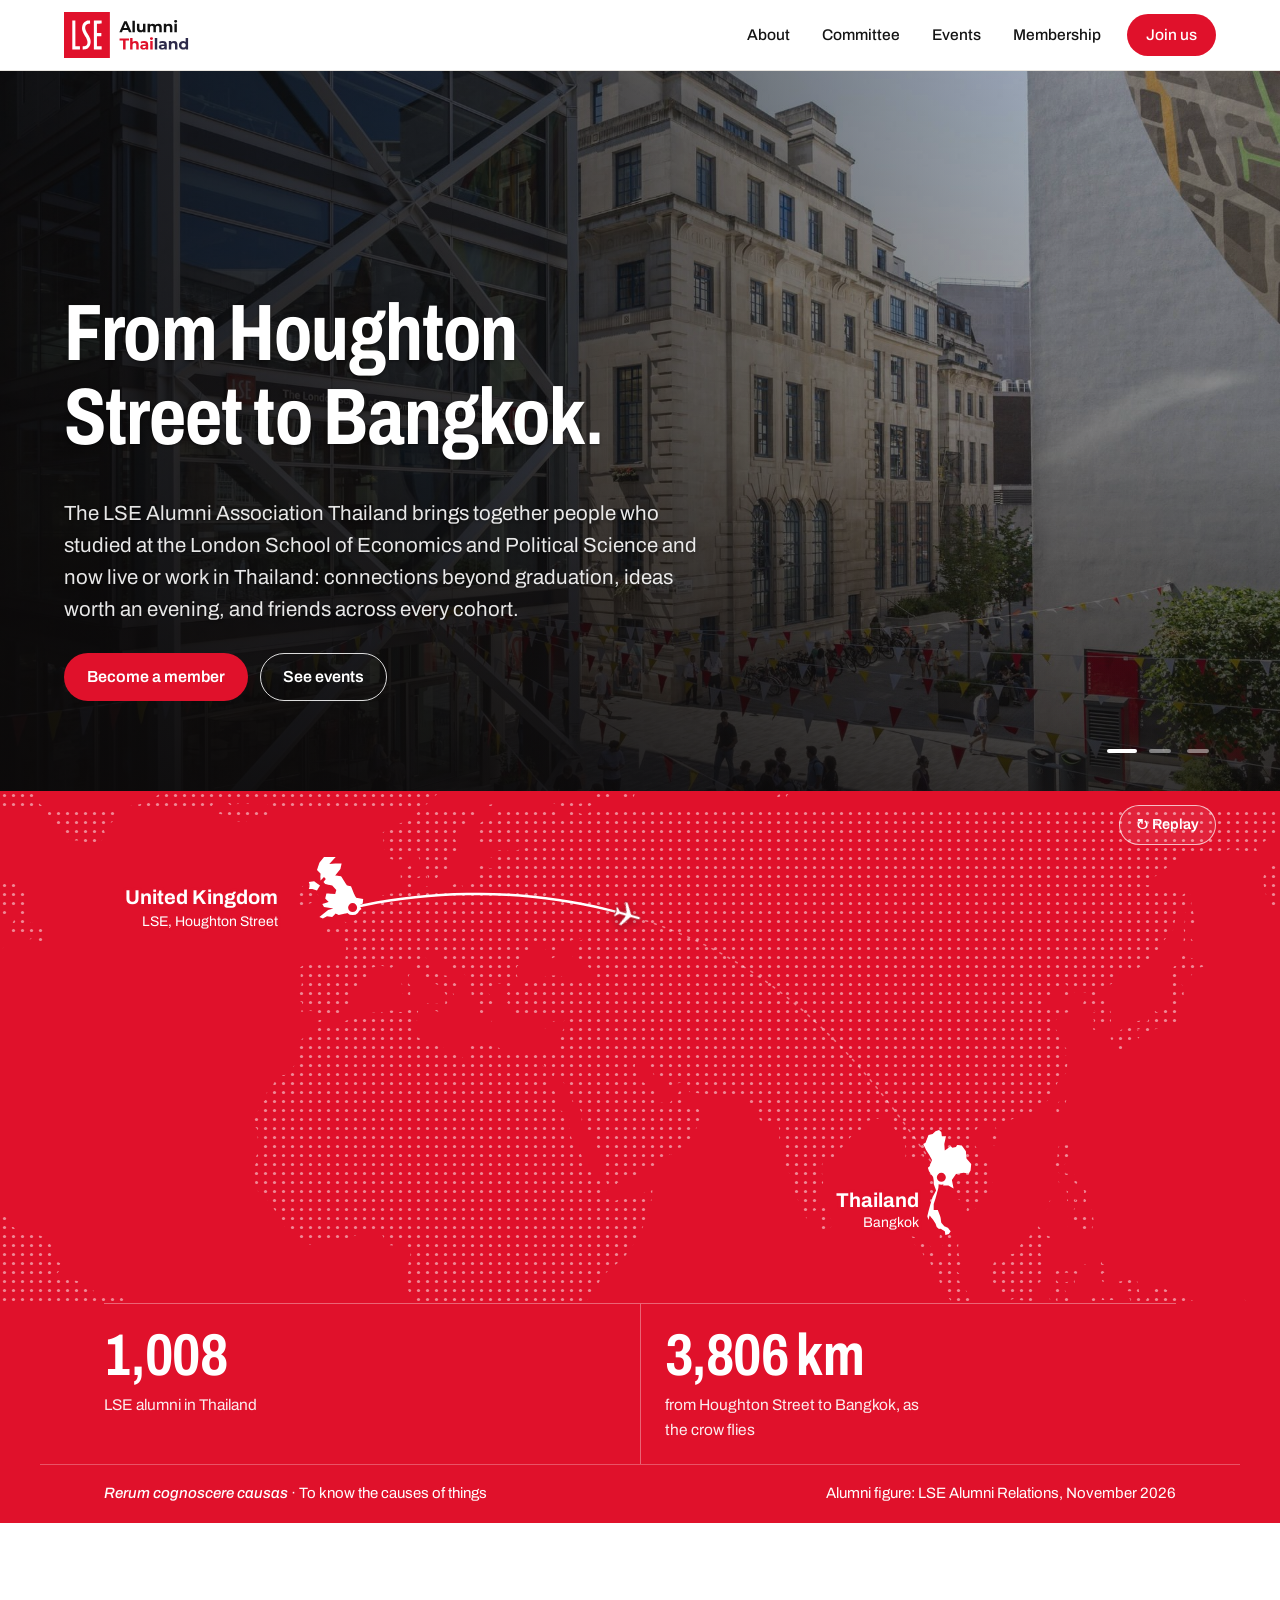
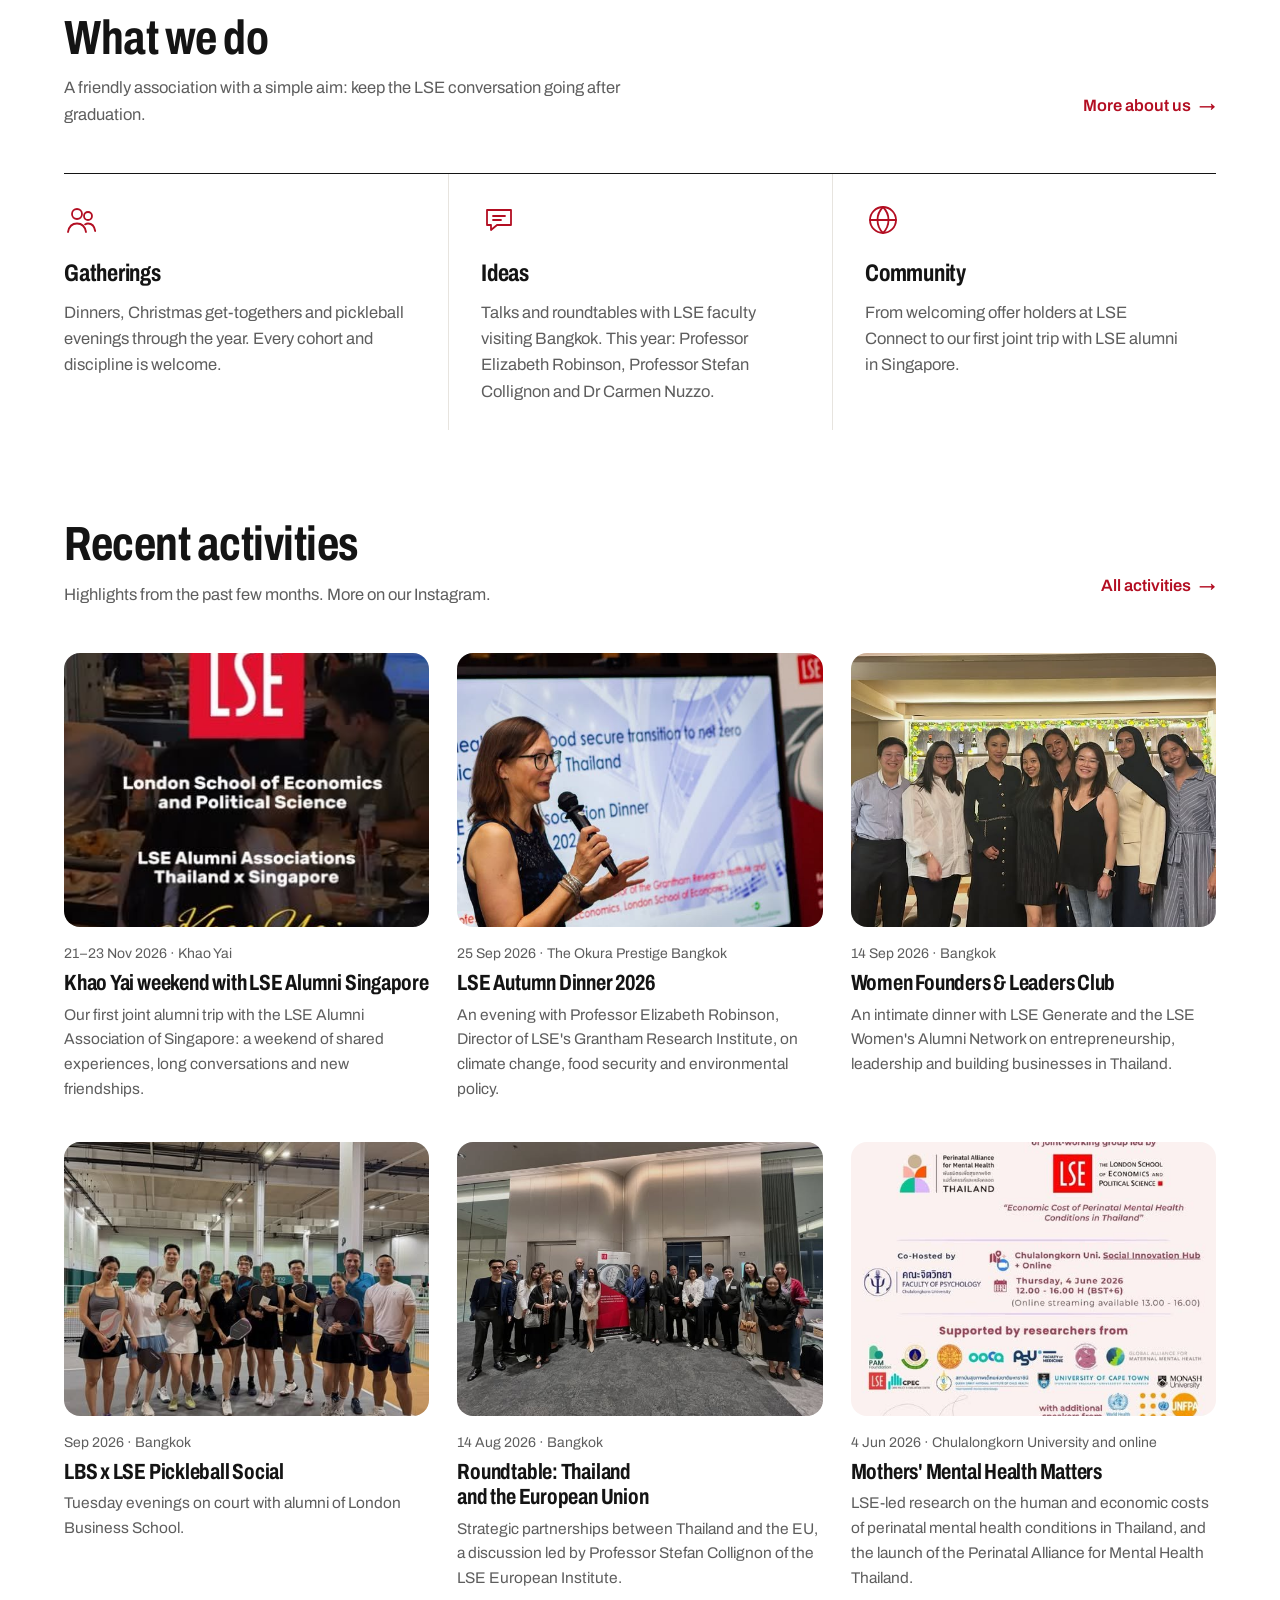
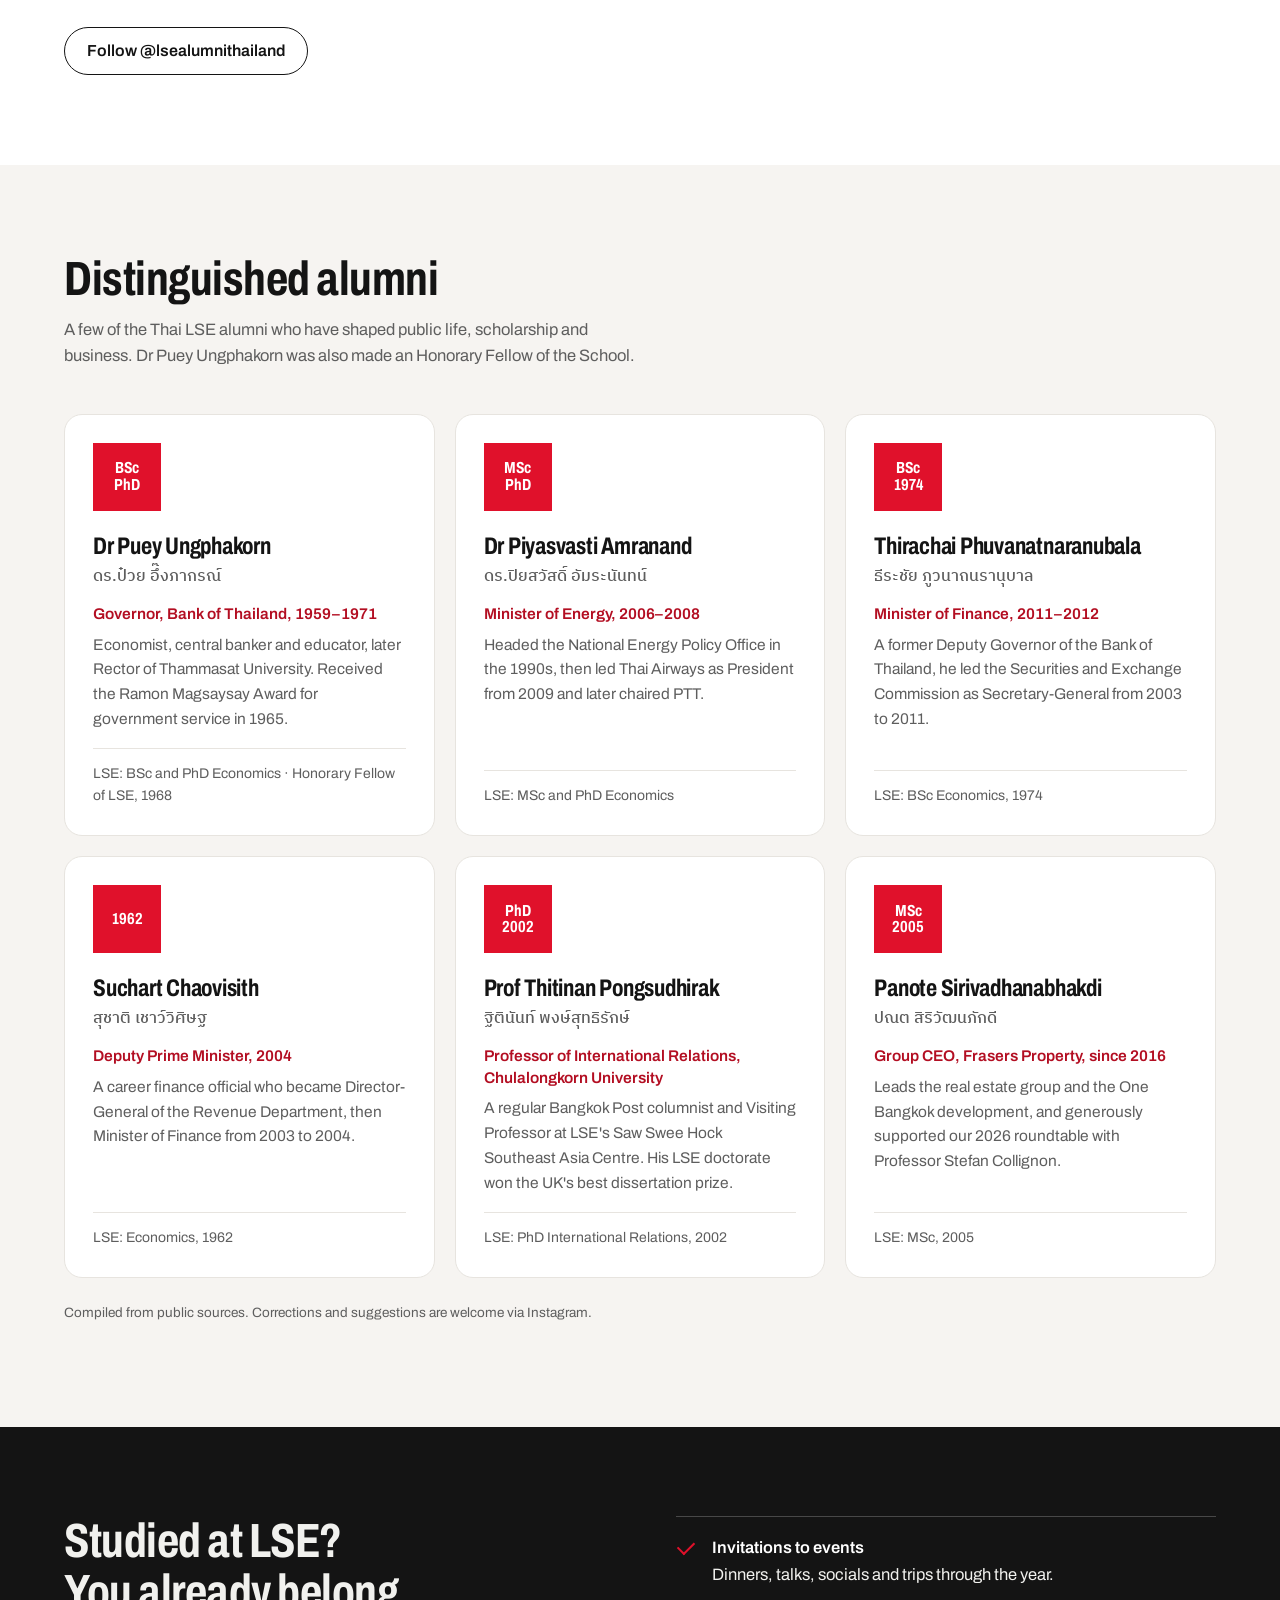
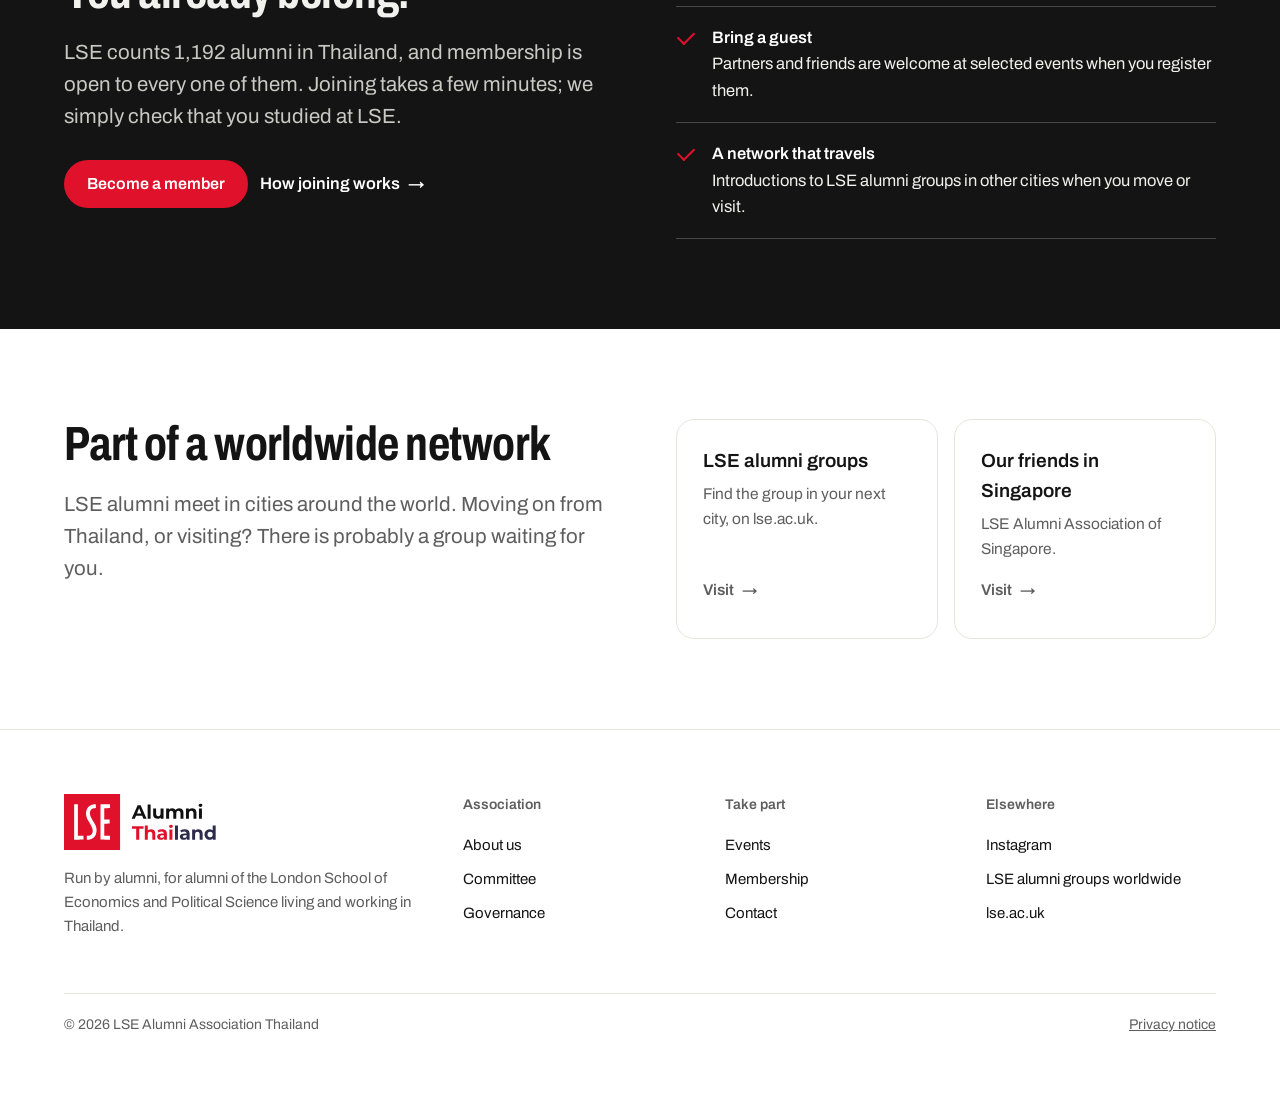
==== commit 5fe005c0: "Animated map, cover slideshow, name without "of" - Map: plane flies London to Bangkok, distance and " ====
--- a/index.html
+++ b/index.html
@@ -3,10 +3,10 @@
 <head>
 <meta charset="UTF-8">
 <meta name="viewport" content="width=device-width, initial-scale=1">
-<title>LSE Alumni Association of Thailand</title>
+<title>LSE Alumni Association Thailand</title>
 <meta name="description" content="The home in Thailand for alumni of the London School of Economics and Political Science: gatherings, talks and a network that travels.">
 <link rel="canonical" href="https://lsealumnithailand.org/">
-<meta property="og:title" content="LSE Alumni Association of Thailand">
+<meta property="og:title" content="LSE Alumni Association Thailand">
 <meta property="og:description" content="The home in Thailand for alumni of the London School of Economics and Political Science: gatherings, talks and a network that travels.">
 <meta property="og:type" content="website">
 <meta property="og:url" content="https://lsealumnithailand.org/">
@@ -23,7 +23,7 @@
 <a class="skip" href="#main">Skip to content</a>
 <header class="top">
   <div class="wrap">
-    <a class="brand" href="index.html" aria-label="LSE Alumni Association of Thailand, home">
+    <a class="brand" href="index.html" aria-label="LSE Alumni Association Thailand, home">
       <picture><source srcset="assets/img/logo-lse-alumni-thailand-dark.svg" media="(prefers-color-scheme: dark)"><img class="logo" src="assets/img/logo-lse-alumni-thailand.svg" alt="LSE Alumni Thailand" width="132" height="48"></picture>
     </a>
     <button class="menu" aria-expanded="false" aria-controls="nav" aria-label="Menu">
@@ -40,16 +40,18 @@
 </header>
 <main id="main">
 <section class="cover">
-  <!-- COVER PHOTOS: to change them, upload new photos to assets/img/ with the same file names -->
+  <!-- COVER PHOTOS: to change one, upload a new landscape photo (about 1920 px wide) to assets/img/ with the same file name. To add one, copy an <img> line below and change both file names. -->
   <div class="slides">
-    <img src="assets/img/cover-centre-building-1200.jpg" srcset="assets/img/cover-centre-building-1200.jpg 1200w, assets/img/cover-centre-building.jpg 1920w" sizes="100vw" alt="The LSE Centre Building and Houghton Street in summer" fetchpriority="high">
+    <img class="on" src="assets/img/cover-centre-building-1200.jpg" srcset="assets/img/cover-centre-building-1200.jpg 1200w, assets/img/cover-centre-building.jpg 1920w" sizes="100vw" alt="The LSE Centre Building and Houghton Street in summer" fetchpriority="high">
     <img src="assets/img/cover-old-building-1200.jpg" srcset="assets/img/cover-old-building-1200.jpg 1200w, assets/img/cover-old-building.jpg 1920w" sizes="100vw" alt="The entrance to the LSE Old Building on Houghton Street" loading="lazy">
-  </div>
+    <img src="assets/img/cover-houghton-street-1200.jpg" srcset="assets/img/cover-houghton-street-1200.jpg 1200w, assets/img/cover-houghton-street.jpg 1920w" sizes="100vw" alt="Houghton Street at dusk" loading="lazy">
+  </div>
+  <div class="dots" aria-label="Cover photos"></div>
   <div class="band">
     <div class="wrap">
       <h1>From Houghton Street to Bangkok.</h1>
       <div class="hero-row">
-        <p class="lead">The LSE Alumni Association of Thailand brings together people who studied at the London School of Economics and Political Science and now live or work in Thailand: connections beyond graduation, ideas worth an evening, and friends across every cohort.</p>
+        <p class="lead">The LSE Alumni Association Thailand brings together people who studied at the London School of Economics and Political Science and now live or work in Thailand: connections beyond graduation, ideas worth an evening, and friends across every cohort.</p>
         <div class="actions">
           <a class="btn red" href="membership.html#apply">Become a member</a>
           <a class="btn line" href="events.html">See events</a>
@@ -60,10 +62,13 @@
 </section>
 
 <section class="route" aria-label="LSE alumni in Thailand, in numbers">
-  <div class="fig" data-map="assets/data/map.json"><svg role="img" aria-label="Map highlighting the United Kingdom and Thailand, with the route from LSE in London to Bangkok"></svg></div>
+  <div style="position:relative">
+    <div class="fig" data-map="assets/data/map.json" title="Click to replay the journey"><svg role="img" aria-label="Map highlighting the United Kingdom and Thailand, with the route from LSE in London to Bangkok"></svg></div>
+    <button class="replay" type="button" aria-label="Replay the journey from London to Bangkok">↻ Replay</button>
+  </div>
   <div class="stats">
-    <div><b>1,192</b><span>LSE alumni in Thailand</span></div>
-    <div><b>9,531 km</b><span>from Houghton Street to Bangkok, as the crow flies</span></div>
+    <div><b data-count="1192">1,192</b><span>LSE alumni in Thailand</span></div>
+    <div><b><span data-count="9531" data-follow="1">9,531</span> km</b><span>from Houghton Street to Bangkok, as the crow flies</span></div>
   </div>
   <div class="motto"><span><i>Rerum cognoscere causas</i> · To know the causes of things</span><span>Alumni figure: LSE Alumni Relations, November 2026</span></div>
 </section>
@@ -212,7 +217,7 @@
 <footer class="foot band tight">
   <div class="wrap">
     <div>
-      <a class="brand" href="index.html" aria-label="LSE Alumni Association of Thailand, home">
+      <a class="brand" href="index.html" aria-label="LSE Alumni Association Thailand, home">
         <picture><source srcset="assets/img/logo-lse-alumni-thailand-dark.svg" media="(prefers-color-scheme: dark)"><img class="logo" src="assets/img/logo-lse-alumni-thailand.svg" alt="LSE Alumni Thailand" width="154" height="56"></picture>
       </a>
       <p>Run by alumni, for alumni of the London School of Economics and Political Science living and working in Thailand.</p>
@@ -243,7 +248,7 @@
     </div>
   </div>
   <div class="legal">
-    <span>© <span data-year>2026</span> LSE Alumni Association of Thailand</span>
+    <span>© <span data-year>2026</span> LSE Alumni Association Thailand</span>
     <a href="privacy.html">Privacy notice</a>
   </div>
 </footer>
--- a/assets/css/site.css
+++ b/assets/css/site.css
@@ -79,14 +79,24 @@
 .route{background:var(--red);color:#fff;position:relative}
 .route .fig{position:relative;height:clamp(330px,40vw,580px);max-width:calc(var(--wrap) + 16vw);margin:0 auto}
 .route svg{position:absolute;inset:0;width:100%;height:100%}
-.route .arc{fill:none;stroke:#fff;stroke-width:2.5;stroke-linecap:round;stroke-dasharray:1;stroke-dashoffset:0;animation:draw 2.4s cubic-bezier(.6,0,.2,1) .3s both}
-@keyframes draw{from{stroke-dashoffset:1}to{stroke-dashoffset:0}}
+.route .arc{fill:none;stroke:#fff;stroke-width:2.5;stroke-linecap:round;stroke-dasharray:1}
+.route .arc.ghost{stroke-dasharray:2 7;stroke-width:1.5;opacity:.45}
+.route .fig{cursor:pointer}
+.route .land{transition:filter .25s}
+.route .land:hover{filter:drop-shadow(0 0 10px rgba(255,255,255,.85))}
+.route #plane{filter:drop-shadow(0 3px 4px rgba(0,0,0,.3));transition:opacity .3s}
+.route .pulse{opacity:0;transform-box:fill-box;transform-origin:center}
+.route .pulse.on{animation:pulse 1.8s ease-out 3}
+@keyframes pulse{0%{opacity:.9;transform:scale(.6)}100%{opacity:0;transform:scale(3)}}
+.replay{position:absolute;right:max(5vw,20px);top:14px;z-index:2;display:inline-flex;align-items:center;gap:8px;min-height:40px;padding:0 16px;border-radius:999px;border:1.5px solid rgba(255,255,255,.7);background:rgba(255,255,255,.08);color:#fff;font:600 14.5px var(--head);cursor:pointer}
+.replay:hover{background:#fff;color:#B30E22}
 .route text{fill:#fff;font-family:var(--head)}
 .stats{display:grid;grid-template-columns:repeat(2,minmax(0,1fr));max-width:var(--wrap);margin:0 auto;padding:0 max(5vw,20px)}
 .stats>div{padding:22px 24px 22px 0;border-top:1px solid rgba(255,255,255,.35)}
 .stats>div+div{padding-left:24px;border-left:1px solid rgba(255,255,255,.35)}
 .stats b{display:block;font-stretch:75%;font-weight:700;font-size:clamp(36px,4.6vw,60px);line-height:1;letter-spacing:-.01em;font-variant-numeric:tabular-nums}
 .stats span{display:block;margin-top:8px;font-size:15.5px;opacity:.92;max-width:18em}
+.stats b span{display:inline;margin:0;font-size:inherit;opacity:1}
 .motto{display:flex;flex-wrap:wrap;justify-content:space-between;gap:8px 24px;max-width:var(--wrap);margin:0 auto;padding:16px max(5vw,20px) 18px;border-top:1px solid rgba(255,255,255,.28);font-size:15px}
 .motto i{font-style:italic;font-weight:500}
 
@@ -95,10 +105,12 @@
 .slides{position:absolute;inset:0;z-index:0}
 .cover::before{z-index:1}
 .cover .band{z-index:2}
-.slides img{position:absolute;inset:0;width:100%;height:100%;object-fit:cover;animation:drift 20s ease-in-out infinite alternate}
-.slides img+img{opacity:0;animation:drift 20s ease-in-out infinite alternate,swap 20s ease-in-out infinite}
-@keyframes swap{0%,42%{opacity:0}50%,92%{opacity:1}100%{opacity:0}}
-@keyframes drift{from{transform:scale(1.06)}to{transform:scale(1)}}
+.slides img{position:absolute;inset:0;width:100%;height:100%;object-fit:cover;opacity:0;transform:scale(1.06);transition:opacity 1.4s ease,transform 7s ease-out}
+.slides img.on{opacity:1;transform:scale(1)}
+.dots{position:absolute;right:max(5vw,20px);bottom:18px;z-index:3;display:flex;gap:2px}
+.dots button{width:36px;height:44px;border:0;background:none;cursor:pointer;display:grid;place-items:center;padding:0}
+.dots button::before{content:"";width:22px;height:4px;border-radius:2px;background:rgba(255,255,255,.45);transition:background .3s,width .3s}
+.dots button[aria-current=true]::before{background:#fff;width:30px}
 .cover::before{content:"";position:absolute;inset:0;background:linear-gradient(90deg,rgba(12,10,10,.84) 0%,rgba(12,10,10,.66) 42%,rgba(12,10,10,.18) 82%),linear-gradient(180deg,rgba(12,10,10,.12) 0%,rgba(12,10,10,.3) 50%,rgba(12,10,10,.8) 100%)}
 .cover .hero-row{grid-template-columns:minmax(0,40em);gap:28px}
 .cover .hero-row .actions{justify-content:flex-start}
@@ -311,9 +323,7 @@
   .brand small{font-size:14px}
 }
 @media (prefers-reduced-motion:reduce){
-  .slides img{animation:none!important}
-  .slides img+img{opacity:0}
-  .route .arc{animation:none}
+  .slides img{transition:opacity .2s}
   .rv{opacity:1;transform:none;transition:none}
   *{scroll-behavior:auto!important}
 }
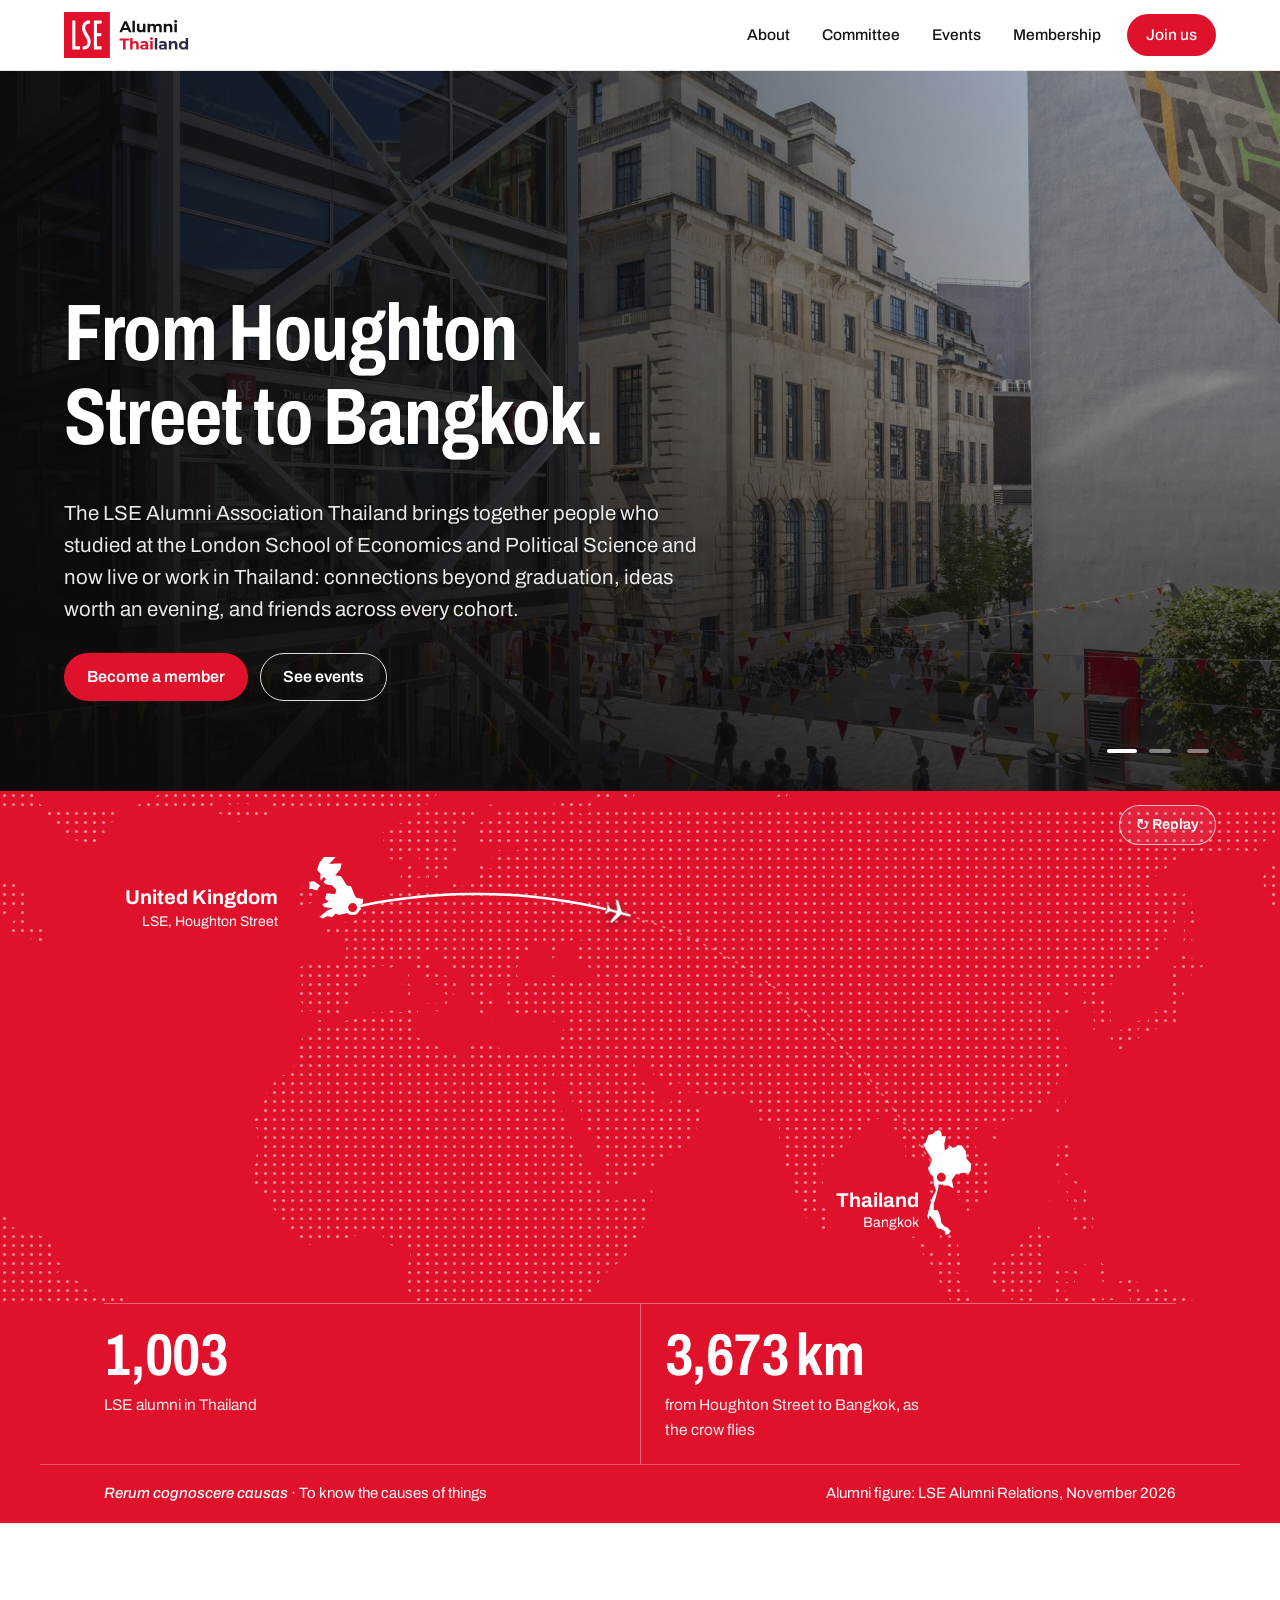
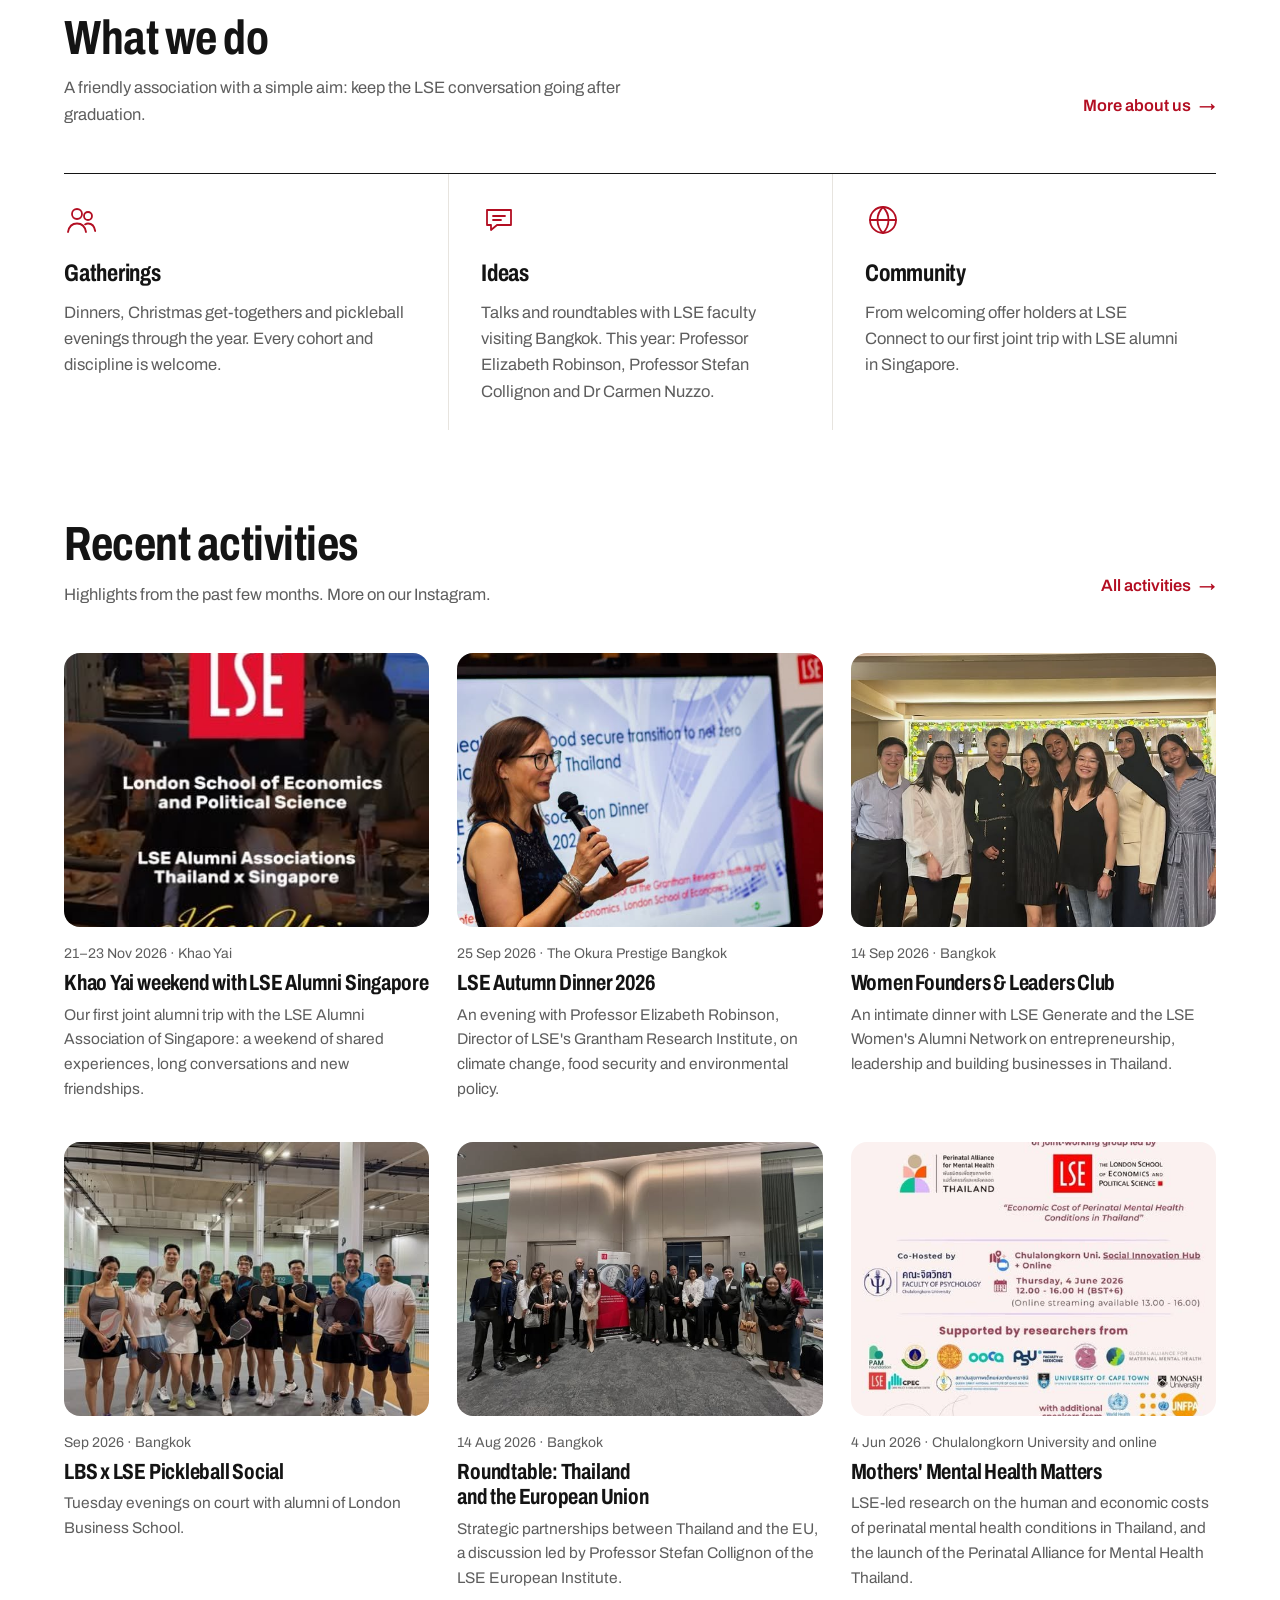
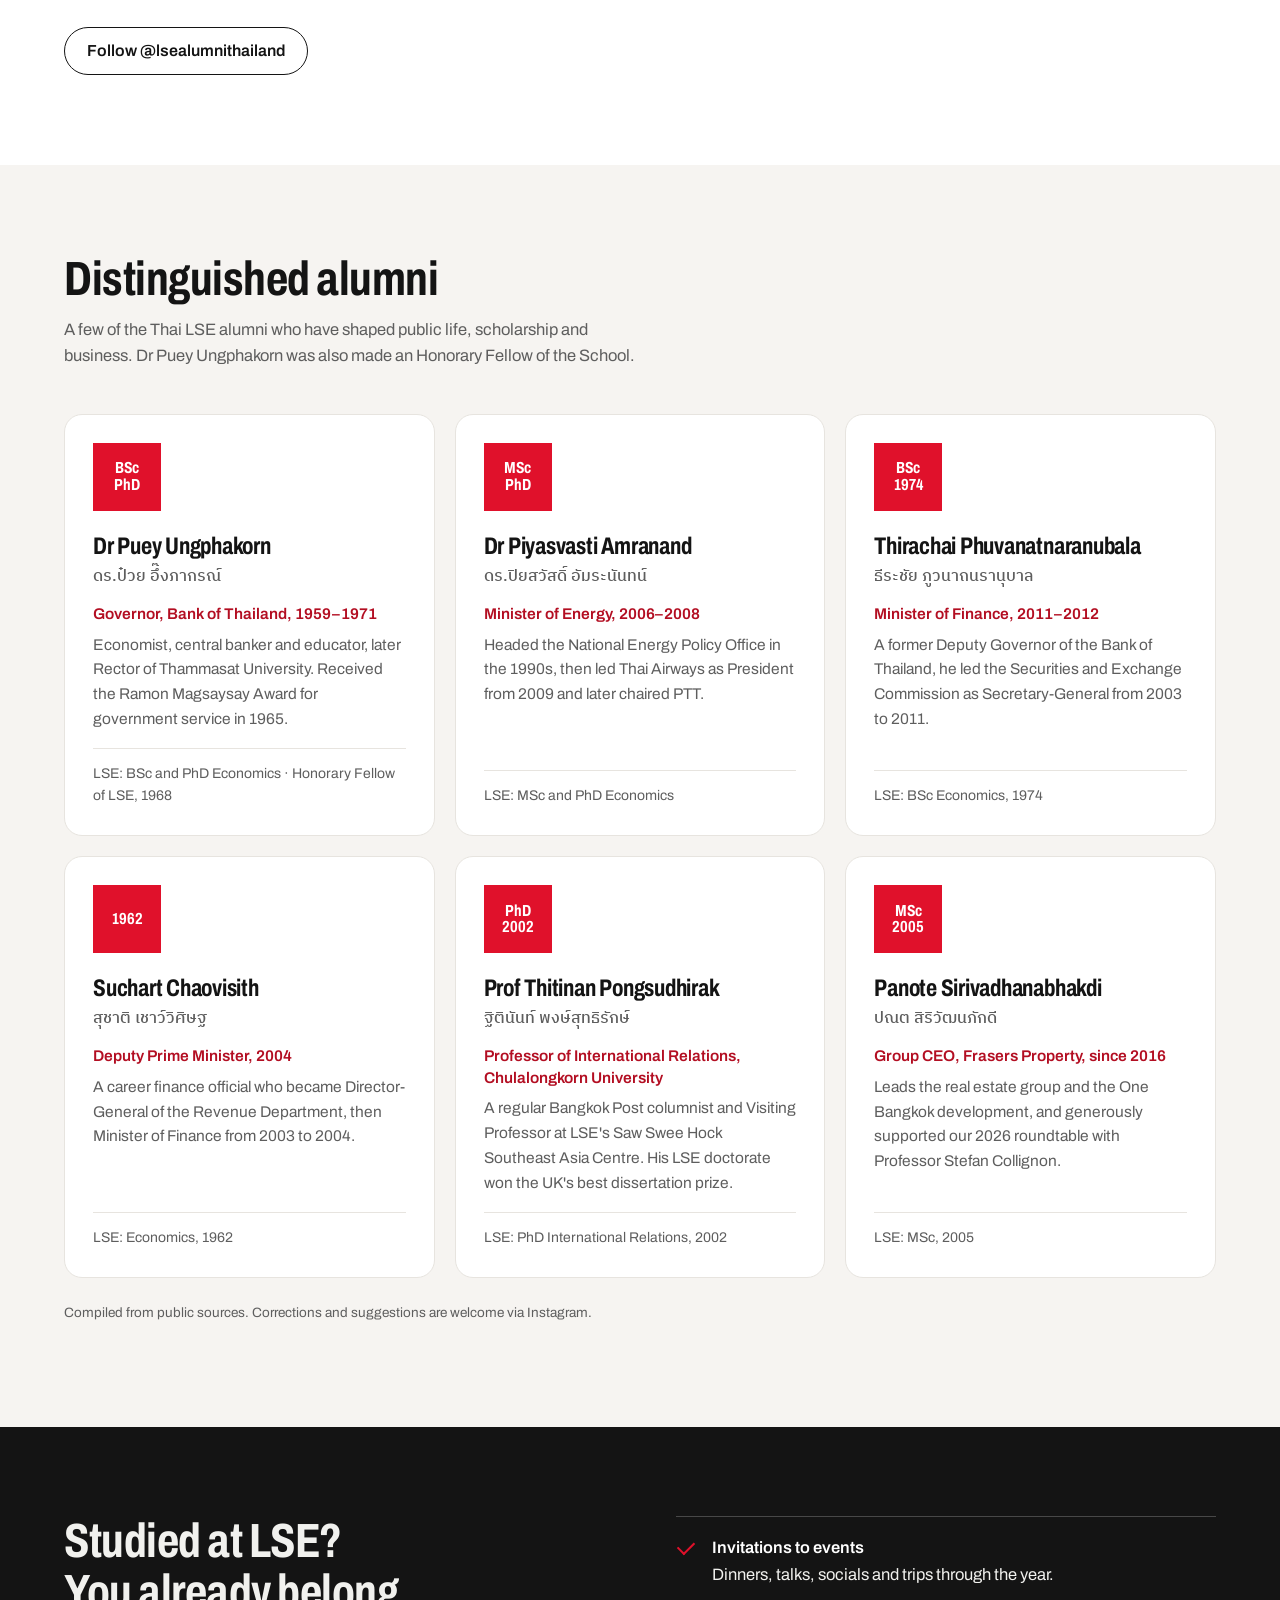
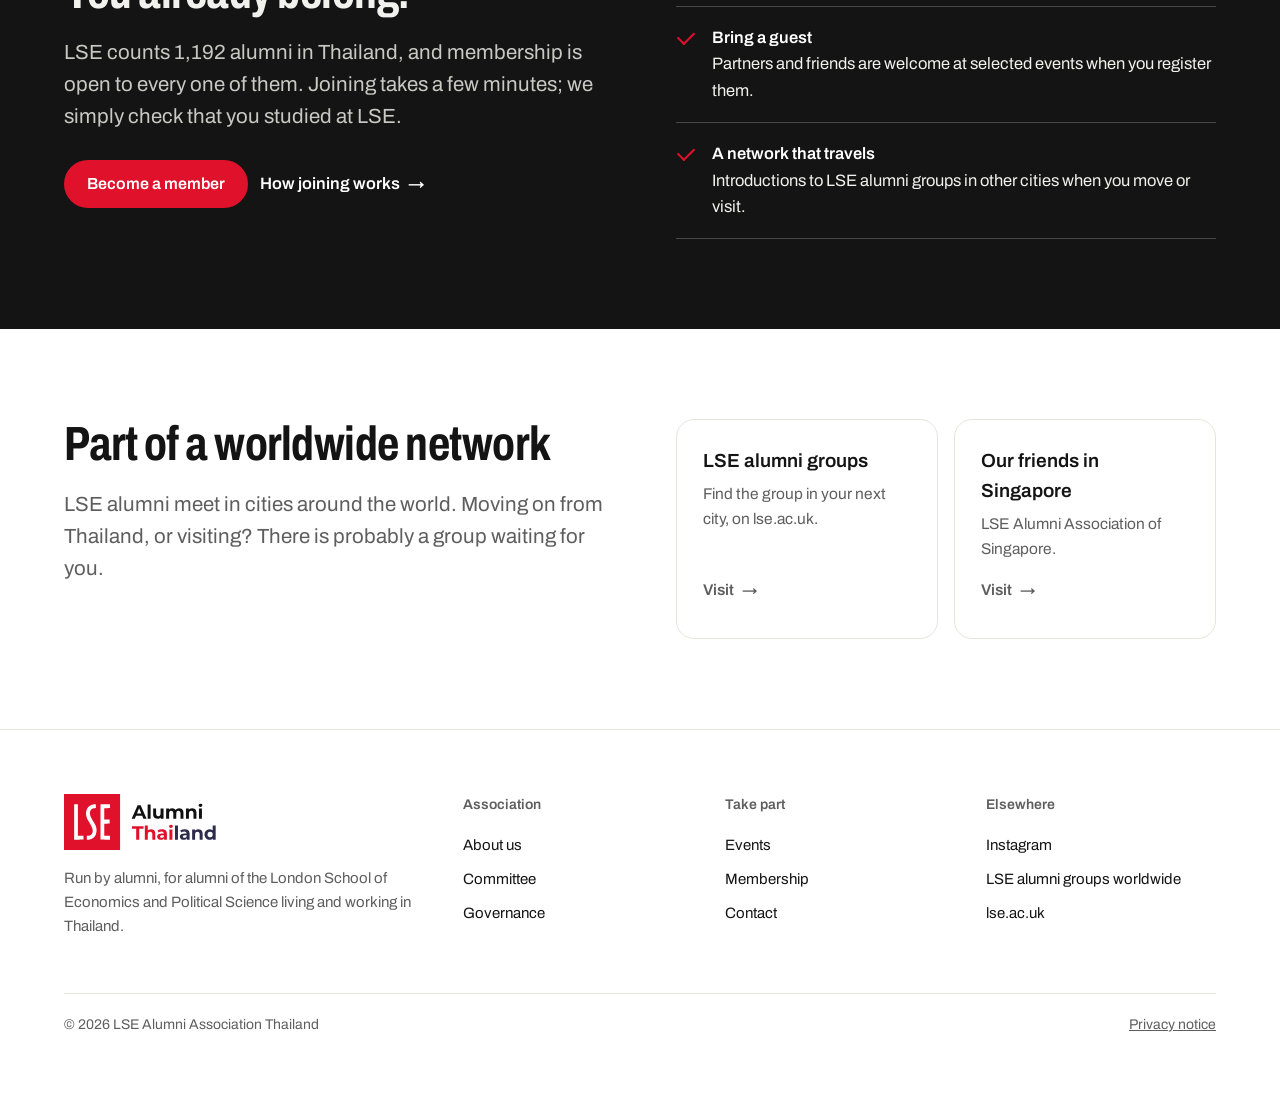
==== commit 9cc47668: "Cover: replace Houghton Street night photo with the LSE globe Co-Authored-By: Claude Opus 5.5 <norep" ====
--- a/index.html
+++ b/index.html
@@ -44,7 +44,7 @@
   <div class="slides">
     <img class="on" src="assets/img/cover-centre-building-1200.jpg" srcset="assets/img/cover-centre-building-1200.jpg 1200w, assets/img/cover-centre-building.jpg 1920w" sizes="100vw" alt="The LSE Centre Building and Houghton Street in summer" fetchpriority="high">
     <img src="assets/img/cover-old-building-1200.jpg" srcset="assets/img/cover-old-building-1200.jpg 1200w, assets/img/cover-old-building.jpg 1920w" sizes="100vw" alt="The entrance to the LSE Old Building on Houghton Street" loading="lazy">
-    <img src="assets/img/cover-houghton-street-1200.jpg" srcset="assets/img/cover-houghton-street-1200.jpg 1200w, assets/img/cover-houghton-street.jpg 1920w" sizes="100vw" alt="Houghton Street at dusk" loading="lazy">
+    <img class="globe" src="assets/img/cover-globe-1200.jpg" srcset="assets/img/cover-globe-1200.jpg 1200w, assets/img/cover-globe.jpg 1600w" sizes="100vw" alt="The World Turned Upside Down globe sculpture on the LSE campus" loading="lazy">
   </div>
   <div class="dots" aria-label="Cover photos"></div>
   <div class="band">
--- a/assets/css/site.css
+++ b/assets/css/site.css
@@ -107,6 +107,7 @@
 .cover .band{z-index:2}
 .slides img{position:absolute;inset:0;width:100%;height:100%;object-fit:cover;opacity:0;transform:scale(1.06);transition:opacity 1.4s ease,transform 7s ease-out}
 .slides img.on{opacity:1;transform:scale(1)}
+.slides img.globe{object-position:0% 50%}
 .dots{position:absolute;right:max(5vw,20px);bottom:18px;z-index:3;display:flex;gap:2px}
 .dots button{width:36px;height:44px;border:0;background:none;cursor:pointer;display:grid;place-items:center;padding:0}
 .dots button::before{content:"";width:22px;height:4px;border-radius:2px;background:rgba(255,255,255,.45);transition:background .3s,width .3s}
@@ -303,6 +304,7 @@
   .nav .btn{margin:8px 0 0}
 }
 @media (max-width:640px){
+  .slides img.globe{object-position:38% 50%}
   .acts{grid-template-columns:minmax(0,1fr)}
   .alums{grid-template-columns:minmax(0,1fr)}
   .event.has-img{grid-template-columns:minmax(0,1fr)}
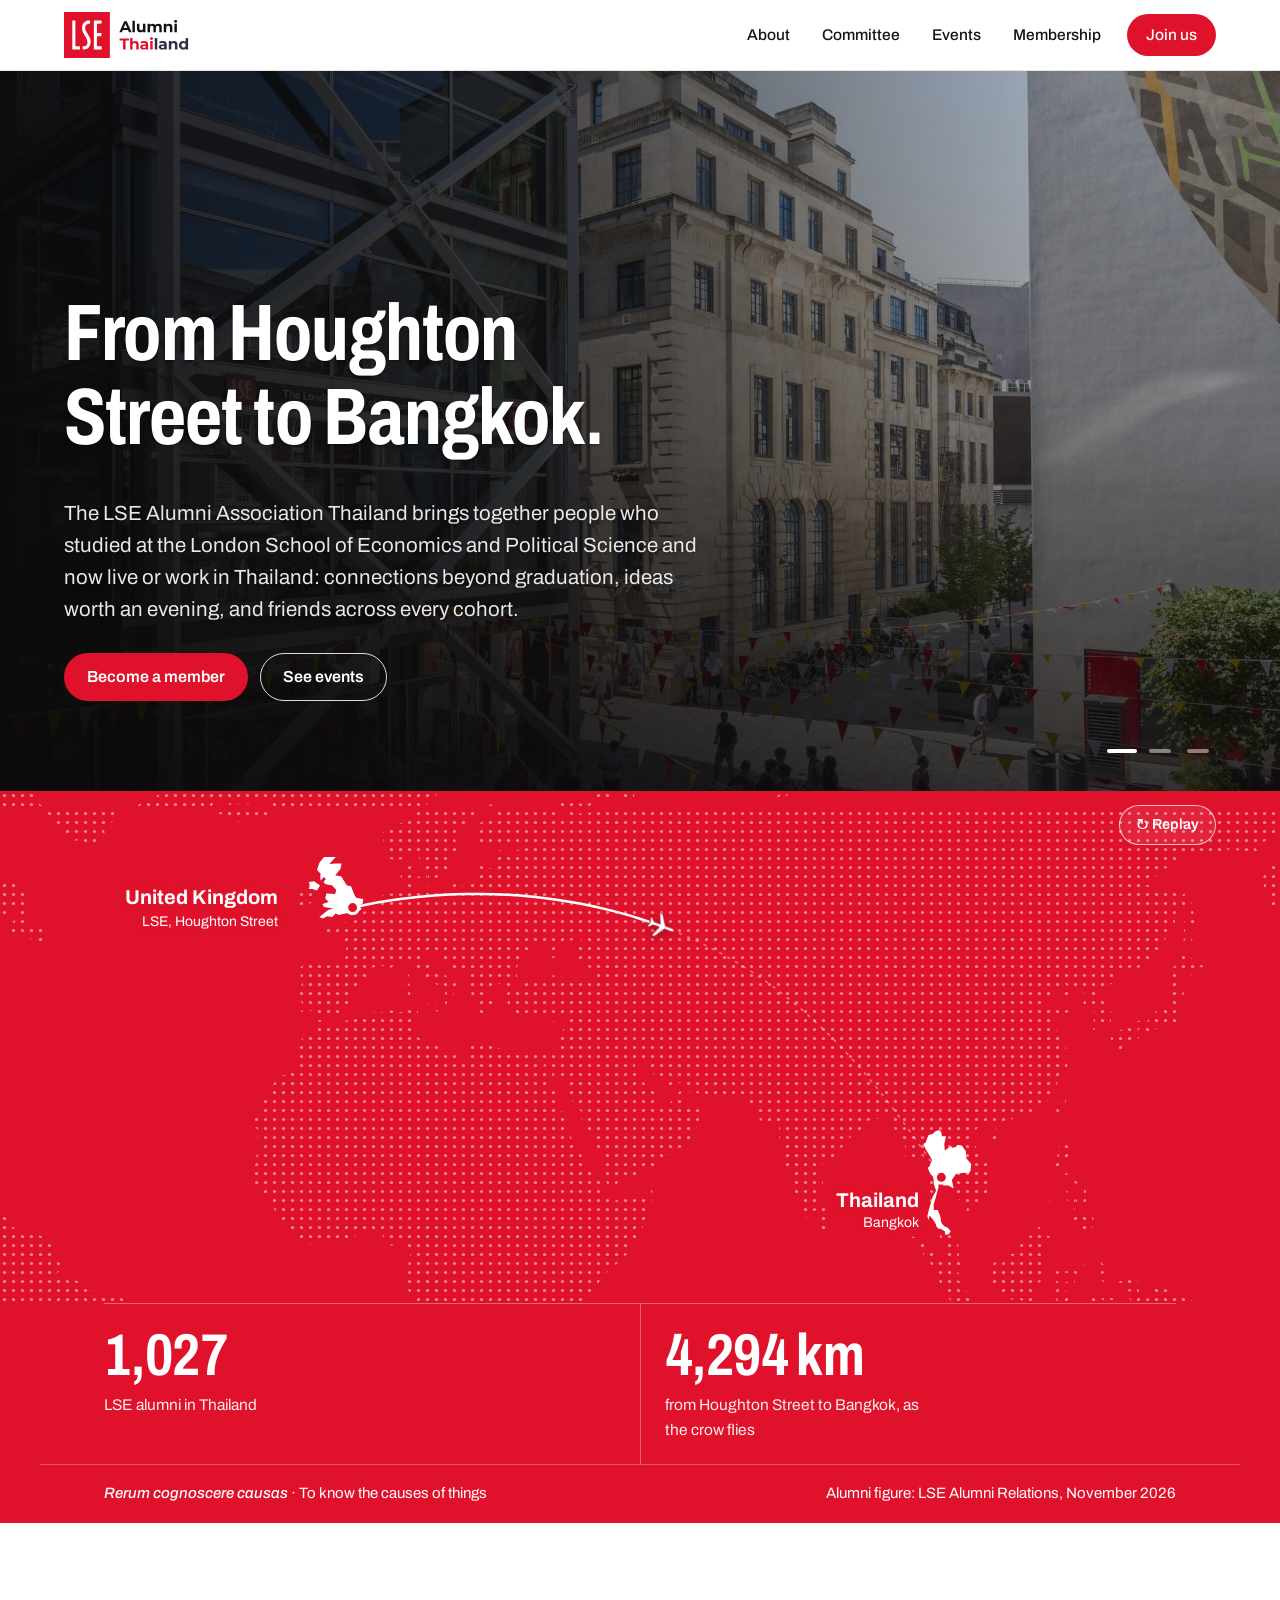
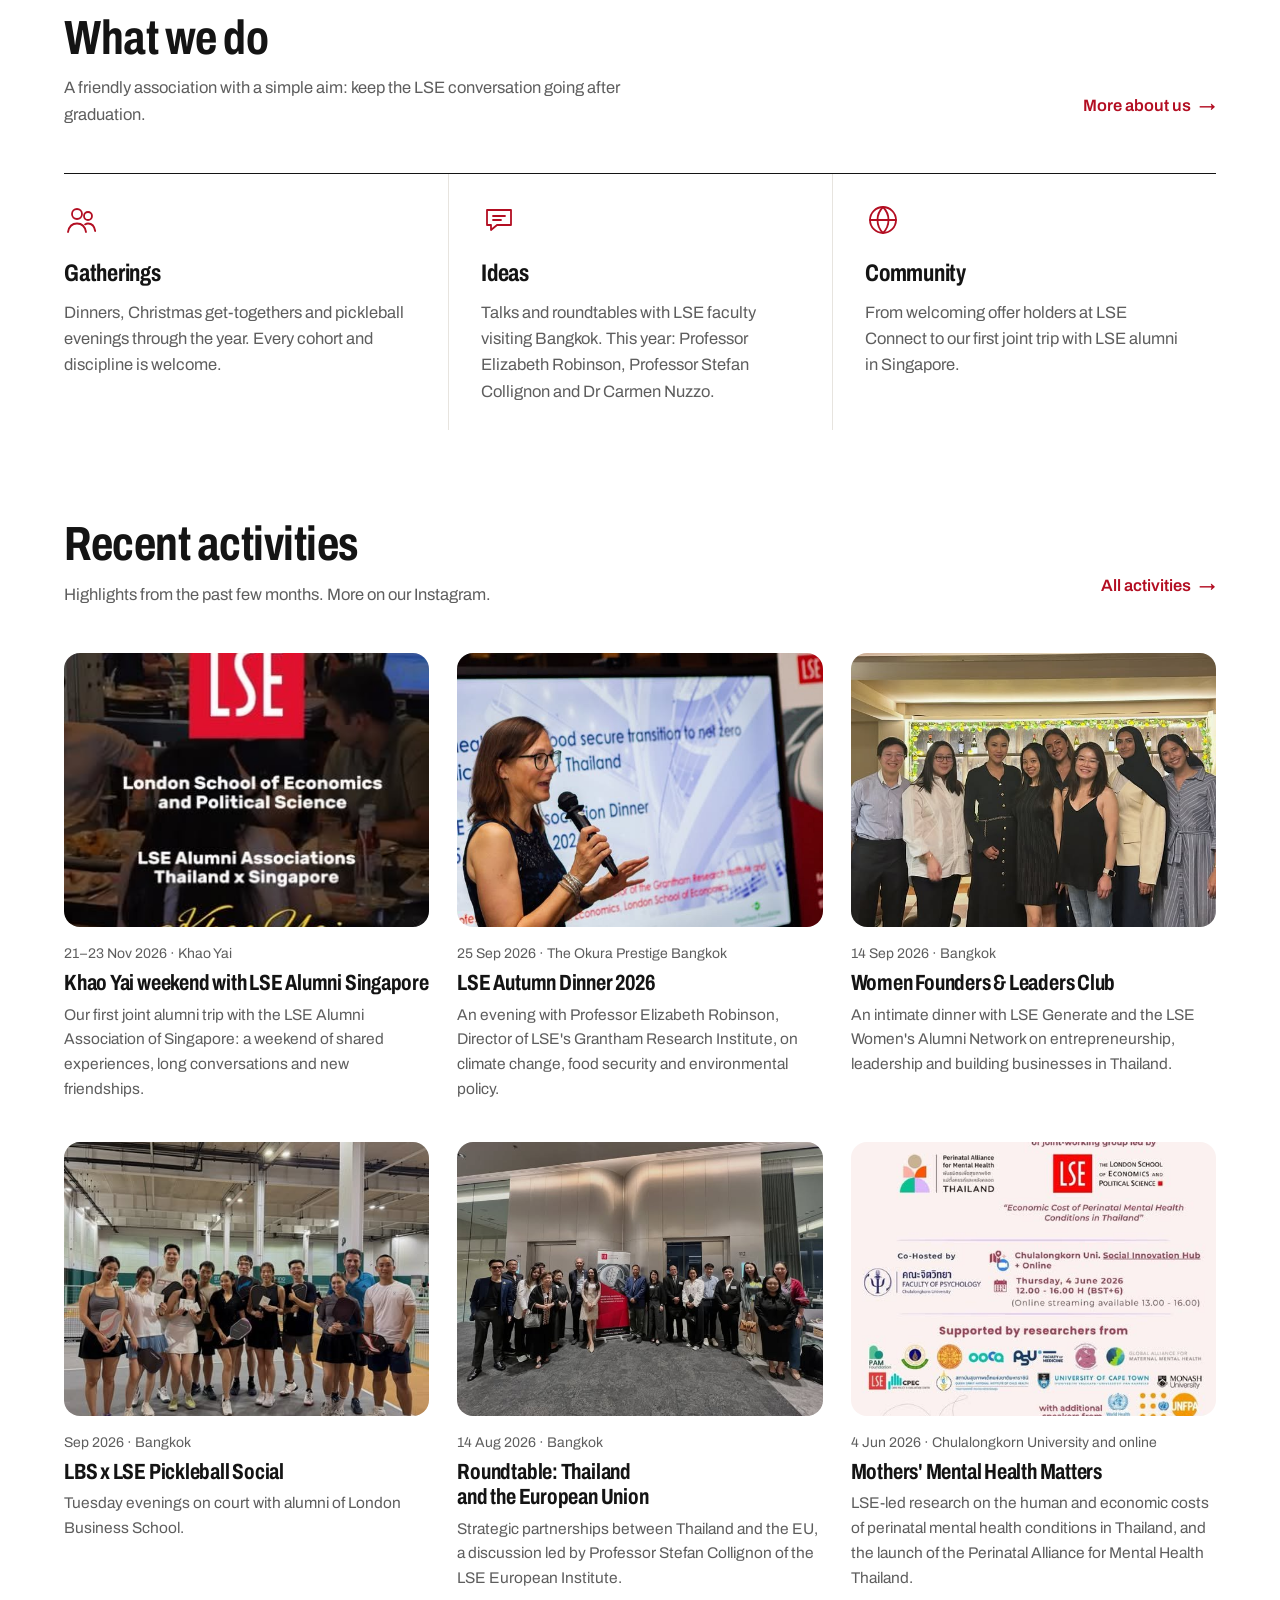
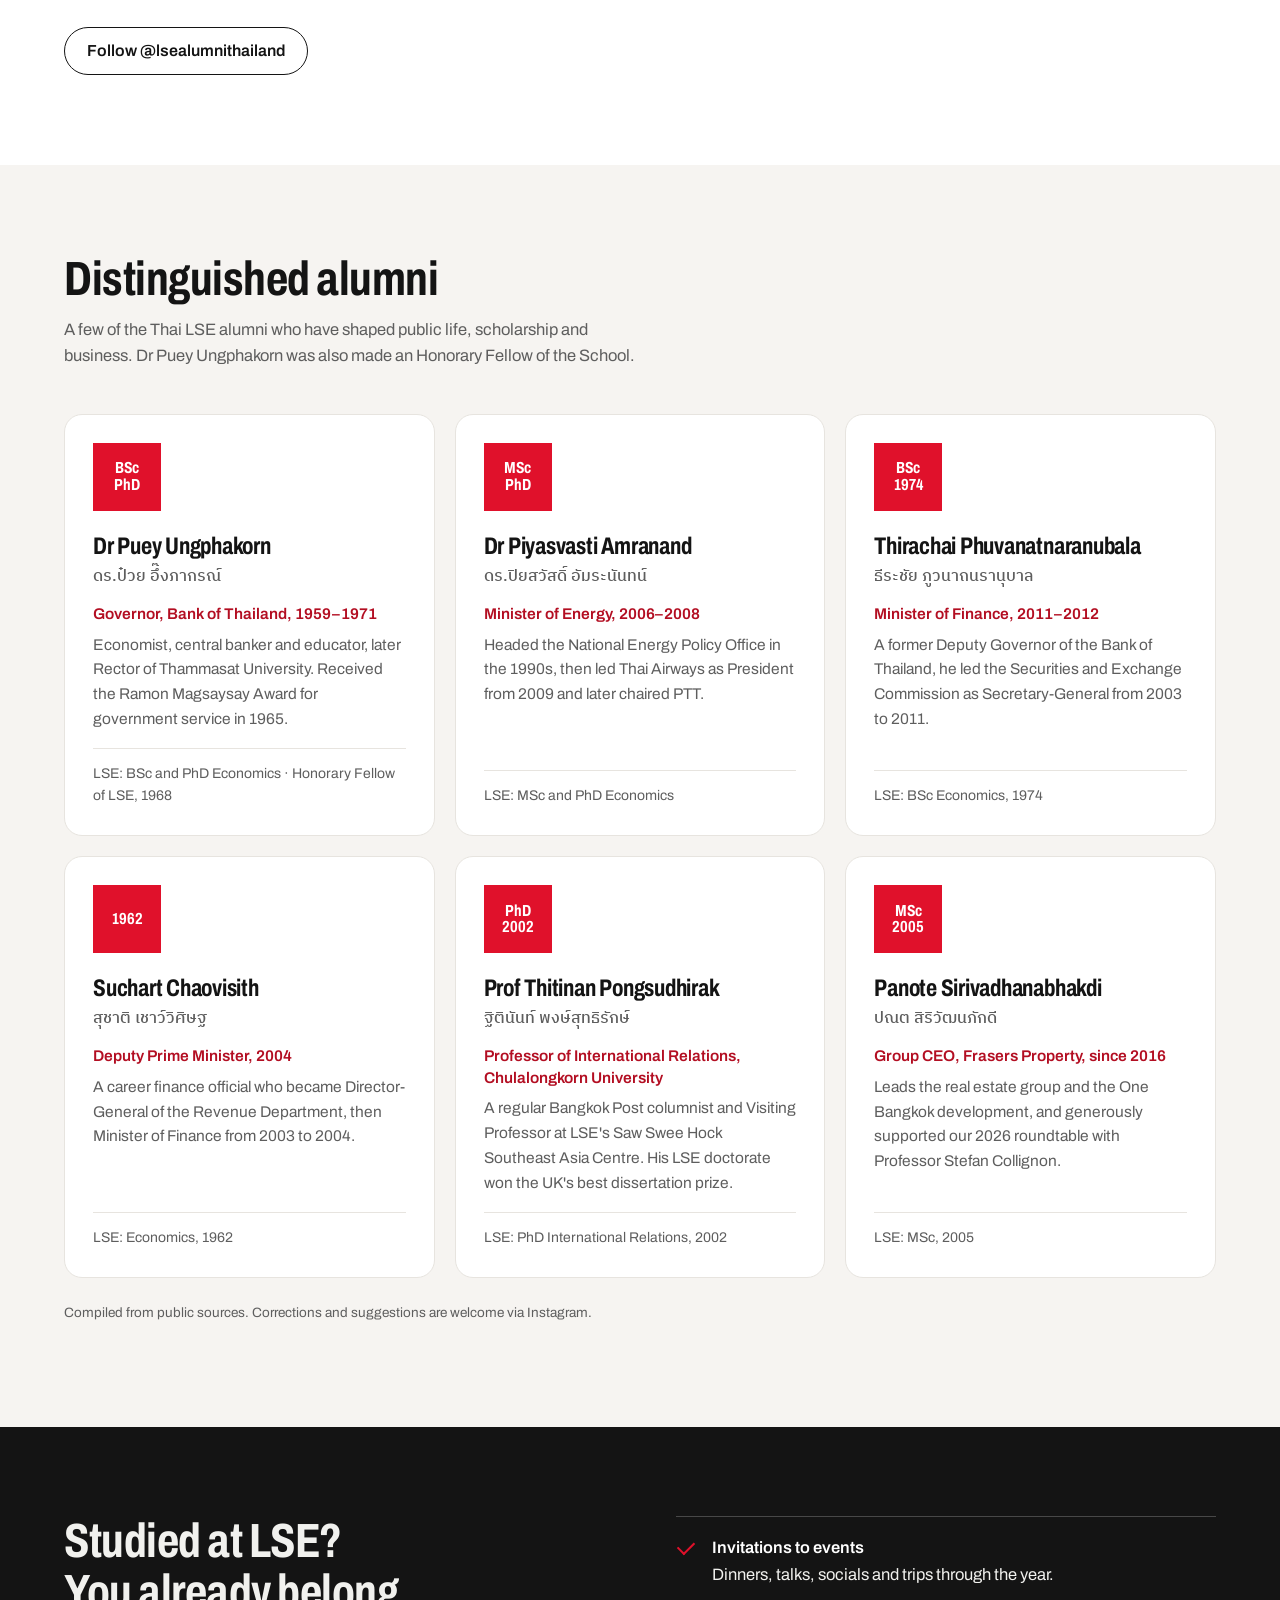
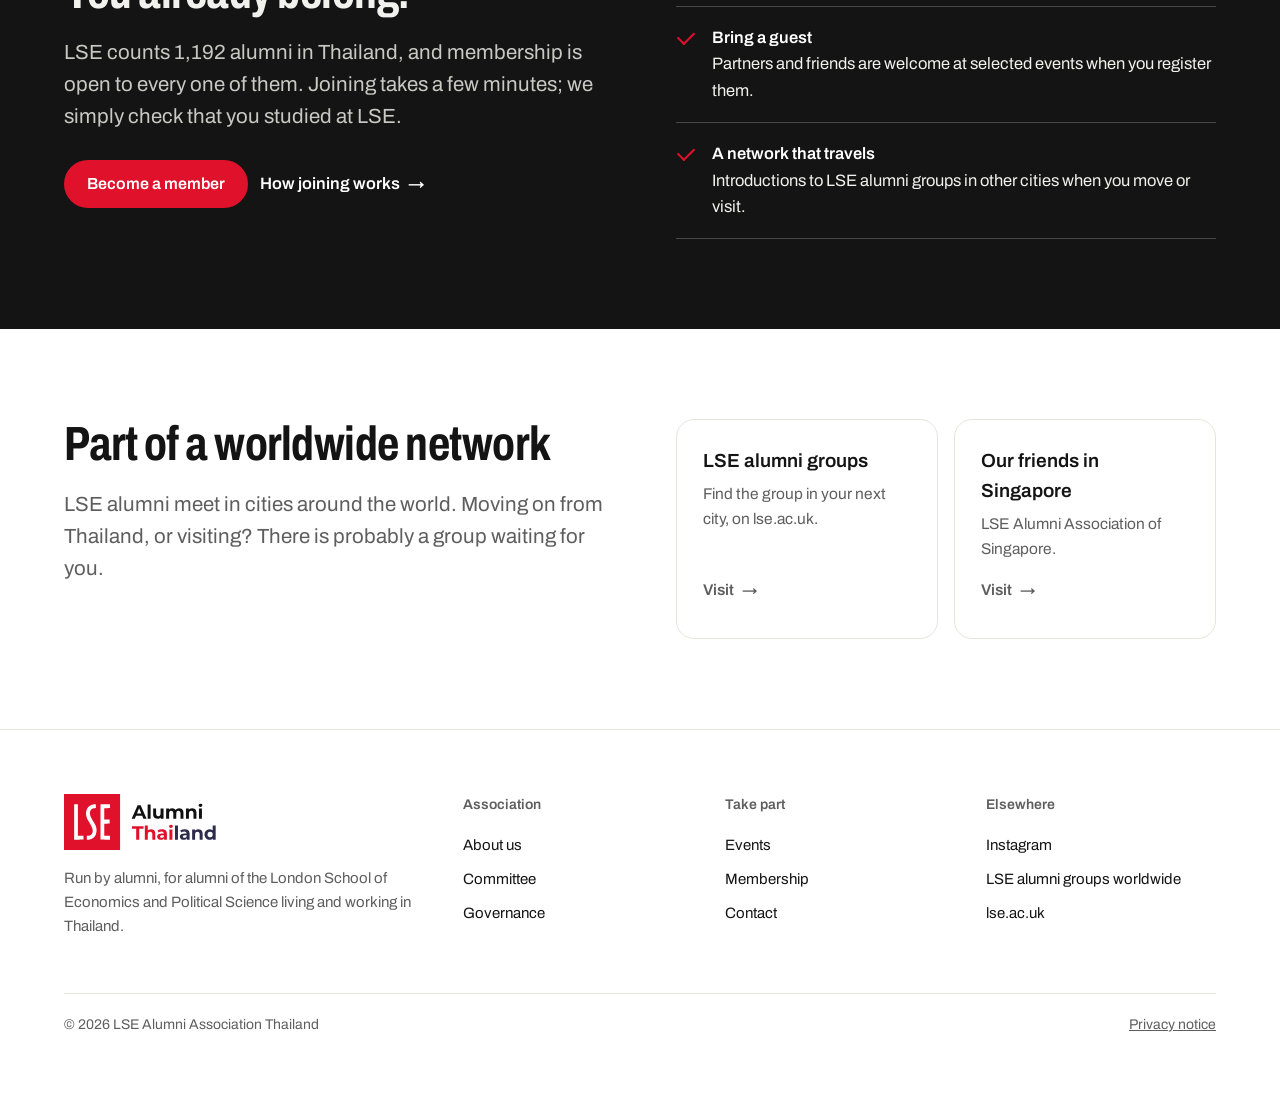
==== commit c0103c67: "Cover: high-resolution globe photo with credit Photo: No Swan So Fine, CC BY-SA 4.0, via Wikimedia C" ====
--- a/index.html
+++ b/index.html
@@ -44,9 +44,10 @@
   <div class="slides">
     <img class="on" src="assets/img/cover-centre-building-1200.jpg" srcset="assets/img/cover-centre-building-1200.jpg 1200w, assets/img/cover-centre-building.jpg 1920w" sizes="100vw" alt="The LSE Centre Building and Houghton Street in summer" fetchpriority="high">
     <img src="assets/img/cover-old-building-1200.jpg" srcset="assets/img/cover-old-building-1200.jpg 1200w, assets/img/cover-old-building.jpg 1920w" sizes="100vw" alt="The entrance to the LSE Old Building on Houghton Street" loading="lazy">
-    <img class="globe" src="assets/img/cover-globe-1200.jpg" srcset="assets/img/cover-globe-1200.jpg 1200w, assets/img/cover-globe.jpg 1600w" sizes="100vw" alt="The World Turned Upside Down globe sculpture on the LSE campus" loading="lazy">
+    <img class="globe" src="assets/img/cover-globe-1200.jpg" srcset="assets/img/cover-globe-1200.jpg 1200w, assets/img/cover-globe.jpg 1920w" sizes="100vw" alt="The World Turned Upside Down globe sculpture on the LSE campus" loading="lazy" data-credit="Photo: No Swan So Fine, CC BY-SA 4.0" data-credit-url="https://commons.wikimedia.org/wiki/File:The_World_Turned_Upside_Down,_LSE,_August_2023_01.jpg">
   </div>
   <div class="dots" aria-label="Cover photos"></div>
+  <a class="credit" href="#" rel="noopener" hidden></a>
   <div class="band">
     <div class="wrap">
       <h1>From Houghton Street to Bangkok.</h1>
--- a/assets/css/site.css
+++ b/assets/css/site.css
@@ -107,7 +107,7 @@
 .cover .band{z-index:2}
 .slides img{position:absolute;inset:0;width:100%;height:100%;object-fit:cover;opacity:0;transform:scale(1.06);transition:opacity 1.4s ease,transform 7s ease-out}
 .slides img.on{opacity:1;transform:scale(1)}
-.slides img.globe{object-position:0% 50%}
+.slides img.globe{object-position:50% 62%}
 .dots{position:absolute;right:max(5vw,20px);bottom:18px;z-index:3;display:flex;gap:2px}
 .dots button{width:36px;height:44px;border:0;background:none;cursor:pointer;display:grid;place-items:center;padding:0}
 .dots button::before{content:"";width:22px;height:4px;border-radius:2px;background:rgba(255,255,255,.45);transition:background .3s,width .3s}
@@ -121,7 +121,8 @@
 .cover .lead{color:rgba(255,255,255,.9)}
 .cover .btn.line{color:#fff;border-color:rgba(255,255,255,.85)}
 .cover .btn.line:hover{background:#fff;color:#141414;border-color:#fff}
-.credit{position:absolute;right:max(5vw,20px);bottom:12px;font-size:12.5px;color:rgba(255,255,255,.7);z-index:1}
+.credit{position:absolute;left:max(5vw,20px);bottom:14px;font-size:12px;color:rgba(255,255,255,.72);z-index:3;text-decoration:none}
+.credit:hover{text-decoration:underline}
 .credit a{color:inherit}
 
 /* activities */
@@ -304,7 +305,7 @@
   .nav .btn{margin:8px 0 0}
 }
 @media (max-width:640px){
-  .slides img.globe{object-position:38% 50%}
+  .slides img.globe{object-position:22% 60%}
   .acts{grid-template-columns:minmax(0,1fr)}
   .alums{grid-template-columns:minmax(0,1fr)}
   .event.has-img{grid-template-columns:minmax(0,1fr)}
